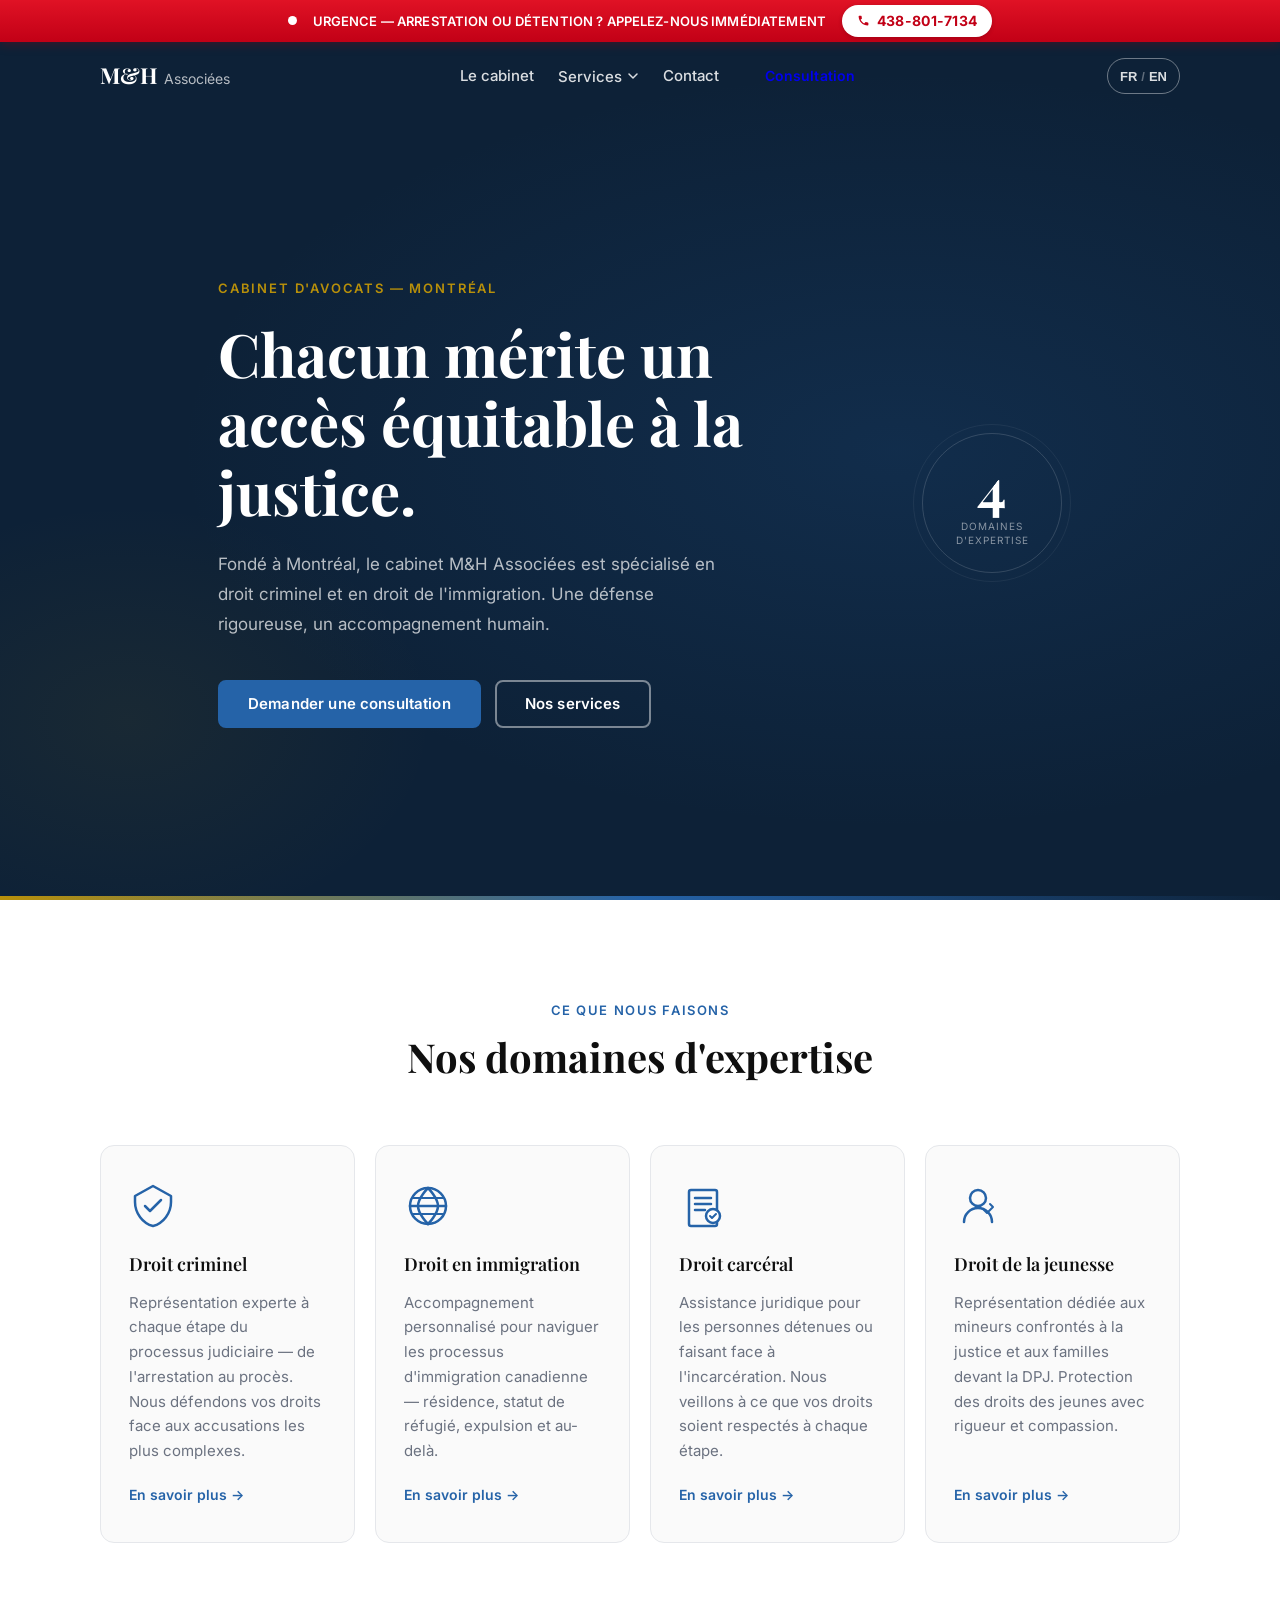
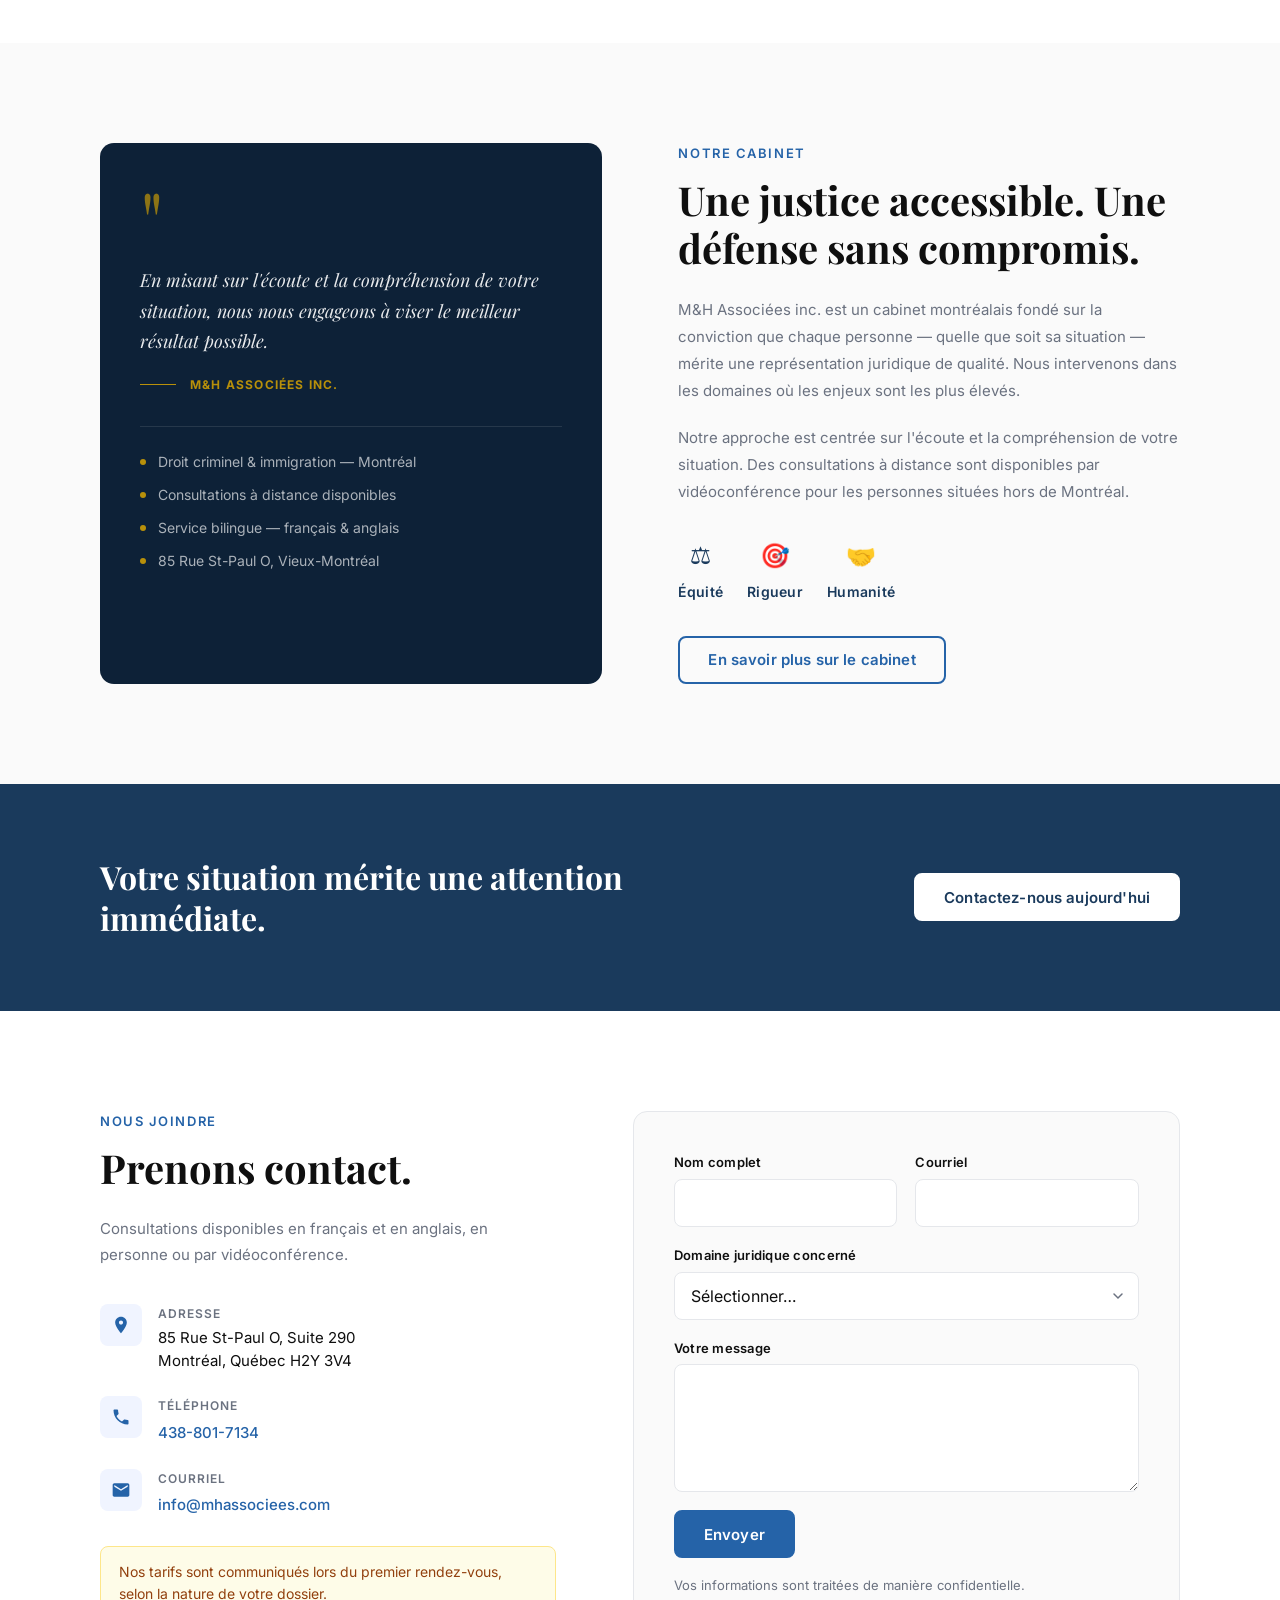
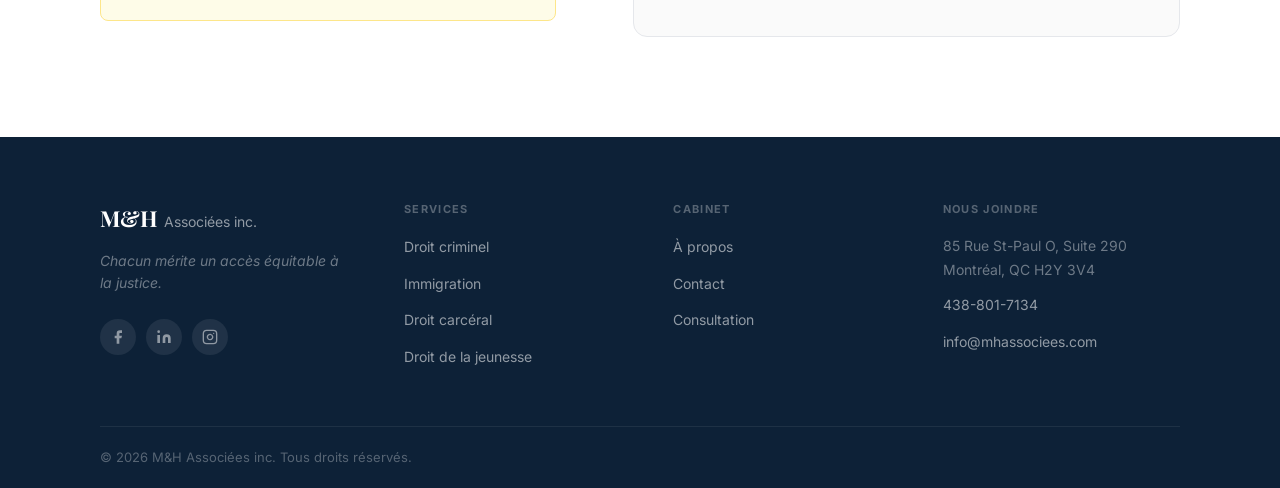
==== index.html @ b9fc61a4 "Tighten emergency banner spacing on mobile Reduce text size, pill padding, and gap, and add side gut" ====
<!DOCTYPE html>
<html lang="fr">
<head>
  <meta charset="UTF-8" />
  <meta name="viewport" content="width=device-width, initial-scale=1.0" />
  <title>M&H Associées inc. — Cabinet d'avocats | Law Firm</title>
  <meta name="description" content="Cabinet M&H Associées inc. — Droit criminel, immigration, carcéral et jeunesse à Montréal. Criminal, immigration, carceral and youth law in Montreal." />
  <link rel="preconnect" href="https://fonts.googleapis.com" />
  <link rel="preconnect" href="https://fonts.gstatic.com" crossorigin />
  <link href="https://fonts.googleapis.com/css2?family=Inter:wght@300;400;500;600;700&family=Playfair+Display:wght@400;600;700&display=swap" rel="stylesheet" />
  <link rel="stylesheet" href="style.css?v=3" />
</head>
<body>

  <div class="emergency-banner">
    <div class="container emergency-inner">
      <span class="emergency-pulse" aria-hidden="true"></span>
      <span class="emergency-text emergency-text-full">
        <span class="fr">Urgence — arrestation ou détention&nbsp;? Appelez-nous immédiatement</span>
        <span class="en hidden">Emergency — under arrest or detained? Call us right away</span>
      </span>
      <span class="emergency-text emergency-text-short">
        <span class="fr">Urgence 24/7</span>
        <span class="en hidden">24/7 Emergency</span>
      </span>
      <a href="tel:4388017134" class="emergency-phone">438-801-7134</a>
    </div>
  </div>

  <header class="nav" id="nav">
    <div class="nav-inner container">
      <a href="index.html" class="logo">
        <span class="logo-mh">M&amp;H</span>
        <span class="logo-assoc">Associées</span>
      </a>
      <nav class="nav-links" id="nav-links">
        <a href="le-cabinet.html"><span class="fr">Le cabinet</span><span class="en hidden">About</span></a>
        <div class="dropdown">
          <button class="dropdown-btn">
            <span class="fr">Services</span><span class="en hidden">Services</span>
            <svg class="chevron" width="12" height="12" viewBox="0 0 12 12" fill="none"><path d="M2 4l4 4 4-4" stroke="currentColor" stroke-width="1.5" stroke-linecap="round" stroke-linejoin="round"/></svg>
          </button>
          <div class="dropdown-menu">
            <a href="droit-criminel.html"><span class="fr">Droit criminel</span><span class="en hidden">Criminal Law</span></a>
            <a href="droit-immigration.html"><span class="fr">Droit en immigration</span><span class="en hidden">Immigration Law</span></a>
            <a href="droit-carceral.html"><span class="fr">Droit carcéral</span><span class="en hidden">Carceral Law</span></a>
            <a href="droit-jeunesse.html"><span class="fr">Droit de la jeunesse</span><span class="en hidden">Youth Law</span></a>
          </div>
        </div>
        <a href="contact.html"><span class="fr">Contact</span><span class="en hidden">Contact</span></a>
        <a href="contact.html" class="btn btn-sm"><span class="fr">Consultation</span><span class="en hidden">Consultation</span></a>
      </nav>
      <div class="nav-right">
        <button class="lang-toggle" id="lang-toggle" aria-label="Toggle language">
          <span class="lang-fr">FR</span><span class="lang-sep">/</span><span class="lang-en">EN</span>
        </button>
        <button class="hamburger" id="hamburger" aria-label="Menu">
          <span></span><span></span><span></span>
        </button>
      </div>
    </div>
  </header>

  <section class="hero" id="hero">
    <div class="container hero-inner">
      <div class="hero-text">
        <p class="hero-eyebrow fr">Cabinet d'avocats — Montréal</p>
        <p class="hero-eyebrow en hidden">Law Firm — Montréal</p>
        <h1 class="hero-title">
          <span class="fr">Chacun mérite un accès équitable à la justice.</span>
          <span class="en hidden">Everyone deserves equitable access to justice.</span>
        </h1>
        <p class="hero-sub">
          <span class="fr">Fondé à Montréal, le cabinet M&H Associées est spécialisé en droit criminel et en droit de l'immigration. Une défense rigoureuse, un accompagnement humain.</span>
          <span class="en hidden">Founded in Montreal, M&H Associées specializes in criminal and immigration law. Rigorous defence, human support at every step.</span>
        </p>
        <div class="hero-ctas">
          <a href="contact.html" class="btn btn-primary"><span class="fr">Demander une consultation</span><span class="en hidden">Request a Consultation</span></a>
          <a href="#services" class="btn btn-ghost"><span class="fr">Nos services</span><span class="en hidden">Our Services</span></a>
        </div>
      </div>
      <div class="hero-badge">
        <div class="badge-inner">
          <p class="badge-num">4</p>
          <p class="badge-label fr">domaines<br>d'expertise</p>
          <p class="badge-label en hidden">areas of<br>expertise</p>
        </div>
      </div>
    </div>
    <div class="hero-bar"></div>
  </section>

  <section class="services" id="services">
    <div class="container">
      <div class="section-header">
        <p class="section-eyebrow fr">Ce que nous faisons</p>
        <p class="section-eyebrow en hidden">What we do</p>
        <h2 class="section-title">
          <span class="fr">Nos domaines d'expertise</span>
          <span class="en hidden">Our Areas of Expertise</span>
        </h2>
      </div>
      <div class="services-grid">

        <div class="service-card">
          <div class="service-icon">
            <svg viewBox="0 0 48 48" fill="none"><path d="M24 4L6 14v6c0 11.1 7.7 21.5 18 24 10.3-2.5 18-12.9 18-24v-6L24 4z" stroke="currentColor" stroke-width="2.5" stroke-linejoin="round"/><path d="M16 24l5 5 11-11" stroke="currentColor" stroke-width="2.5" stroke-linecap="round" stroke-linejoin="round"/></svg>
          </div>
          <h3 class="service-title"><span class="fr">Droit criminel</span><span class="en hidden">Criminal Law</span></h3>
          <p class="service-desc">
            <span class="fr">Représentation experte à chaque étape du processus judiciaire — de l'arrestation au procès. Nous défendons vos droits face aux accusations les plus complexes.</span>
            <span class="en hidden">Expert representation at every stage — from arrest to trial. We defend your rights against even the most complex criminal charges.</span>
          </p>
          <a href="droit-criminel.html" class="service-link"><span class="fr">En savoir plus</span><span class="en hidden">Learn more</span> →</a>
        </div>

        <div class="service-card">
          <div class="service-icon">
            <svg viewBox="0 0 48 48" fill="none"><circle cx="24" cy="24" r="18" stroke="currentColor" stroke-width="2.5"/><path d="M24 6C24 6 14 16 14 24s10 18 10 18" stroke="currentColor" stroke-width="2.5" stroke-linecap="round"/><path d="M24 6c0 0 10 10 10 18s-10 18-10 18" stroke="currentColor" stroke-width="2.5" stroke-linecap="round"/><path d="M6 24h36" stroke="currentColor" stroke-width="2.5" stroke-linecap="round"/><path d="M8 16h32M8 32h32" stroke="currentColor" stroke-width="2" stroke-linecap="round"/></svg>
          </div>
          <h3 class="service-title"><span class="fr">Droit en immigration</span><span class="en hidden">Immigration Law</span></h3>
          <p class="service-desc">
            <span class="fr">Accompagnement personnalisé pour naviguer les processus d'immigration canadienne — résidence, statut de réfugié, expulsion et au-delà.</span>
            <span class="en hidden">Personalized guidance through Canadian immigration — residency, refugee status, deportation defence, and more.</span>
          </p>
          <a href="droit-immigration.html" class="service-link"><span class="fr">En savoir plus</span><span class="en hidden">Learn more</span> →</a>
        </div>

        <div class="service-card">
          <div class="service-icon">
            <svg viewBox="0 0 48 48" fill="none"><rect x="10" y="8" width="28" height="36" rx="2" stroke="currentColor" stroke-width="2.5"/><path d="M16 16h16M16 22h16M16 28h10" stroke="currentColor" stroke-width="2.5" stroke-linecap="round"/><circle cx="34" cy="34" r="7" fill="white" stroke="currentColor" stroke-width="2.5"/><path d="M31 34l2 2 4-4" stroke="currentColor" stroke-width="2" stroke-linecap="round" stroke-linejoin="round"/></svg>
          </div>
          <h3 class="service-title"><span class="fr">Droit carcéral</span><span class="en hidden">Carceral Law</span></h3>
          <p class="service-desc">
            <span class="fr">Assistance juridique pour les personnes détenues ou faisant face à l'incarcération. Nous veillons à ce que vos droits soient respectés à chaque étape.</span>
            <span class="en hidden">Legal assistance for those facing or experiencing incarceration. We ensure your rights are upheld at every stage of detention.</span>
          </p>
          <a href="droit-carceral.html" class="service-link"><span class="fr">En savoir plus</span><span class="en hidden">Learn more</span> →</a>
        </div>

        <div class="service-card">
          <div class="service-icon">
            <svg viewBox="0 0 48 48" fill="none"><path d="M24 8c-4.4 0-8 3.6-8 8s3.6 8 8 8 8-3.6 8-8-3.6-8-8-8z" stroke="currentColor" stroke-width="2.5"/><path d="M10 40c0-7.7 6.3-14 14-14s14 6.3 14 14" stroke="currentColor" stroke-width="2.5" stroke-linecap="round"/><path d="M36 22l3 3-6 6-3-3" stroke="currentColor" stroke-width="2" stroke-linecap="round" stroke-linejoin="round"/></svg>
          </div>
          <h3 class="service-title"><span class="fr">Droit de la jeunesse</span><span class="en hidden">Youth Law</span></h3>
          <p class="service-desc">
            <span class="fr">Représentation dédiée aux mineurs confrontés à la justice et aux familles devant la DPJ. Protection des droits des jeunes avec rigueur et compassion.</span>
            <span class="en hidden">Dedicated representation for minors in the justice system and families before the DPJ. Youth rights protected with rigour and compassion.</span>
          </p>
          <a href="droit-jeunesse.html" class="service-link"><span class="fr">En savoir plus</span><span class="en hidden">Learn more</span> →</a>
        </div>

      </div>
    </div>
  </section>

  <section class="about" id="about">
    <div class="container about-inner">
      <div class="about-panel">
        <div class="about-panel-quote">
          <span class="about-quote-mark">"</span>
          <p class="about-panel-text fr">En misant sur l'écoute et la compréhension de votre situation, nous nous engageons à viser le meilleur résultat possible.</p>
          <p class="about-panel-text en hidden">By prioritizing listening and understanding your situation, we commit to the best possible outcome.</p>
          <div class="about-panel-sig">
            <div class="about-panel-line"></div>
            <span class="about-panel-firm">M&amp;H Associées inc.</span>
          </div>
        </div>
        <div class="about-panel-items">
          <div class="about-panel-item"><div class="api-dot"></div><span class="fr">Droit criminel &amp; immigration — Montréal</span><span class="en hidden">Criminal &amp; immigration law — Montreal</span></div>
          <div class="about-panel-item"><div class="api-dot"></div><span class="fr">Consultations à distance disponibles</span><span class="en hidden">Remote consultations available</span></div>
          <div class="about-panel-item"><div class="api-dot"></div><span class="fr">Service bilingue — français &amp; anglais</span><span class="en hidden">Bilingual service — French &amp; English</span></div>
          <div class="about-panel-item"><div class="api-dot"></div><span class="fr">85 Rue St-Paul O, Vieux-Montréal</span><span class="en hidden">85 Rue St-Paul O, Old Montreal</span></div>
        </div>
      </div>
      <div class="about-text">
        <p class="section-eyebrow fr">Notre cabinet</p>
        <p class="section-eyebrow en hidden">Our firm</p>
        <h2 class="section-title">
          <span class="fr">Une justice accessible. Une défense sans compromis.</span>
          <span class="en hidden">Accessible justice. Uncompromising defence.</span>
        </h2>
        <p class="about-body">
          <span class="fr">M&H Associées inc. est un cabinet montréalais fondé sur la conviction que chaque personne — quelle que soit sa situation — mérite une représentation juridique de qualité. Nous intervenons dans les domaines où les enjeux sont les plus élevés.</span>
          <span class="en hidden">M&H Associées inc. is a Montreal firm built on the conviction that every person — regardless of their circumstances — deserves quality legal representation. We work in the areas where stakes are highest.</span>
        </p>
        <p class="about-body">
          <span class="fr">Notre approche est centrée sur l'écoute et la compréhension de votre situation. Des consultations à distance sont disponibles par vidéoconférence pour les personnes situées hors de Montréal.</span>
          <span class="en hidden">Our approach is centred on listening and understanding your situation. Remote consultations are available via videoconference for those outside Montreal.</span>
        </p>
        <div class="about-values">
          <div class="value"><span class="value-icon">⚖️</span><span class="fr">Équité</span><span class="en hidden">Equity</span></div>
          <div class="value"><span class="value-icon">🎯</span><span class="fr">Rigueur</span><span class="en hidden">Rigour</span></div>
          <div class="value"><span class="value-icon">🤝</span><span class="fr">Humanité</span><span class="en hidden">Humanity</span></div>
        </div>
        <a href="le-cabinet.html" class="btn btn-outline" style="margin-top:32px;display:inline-flex;">
          <span class="fr">En savoir plus sur le cabinet</span><span class="en hidden">Learn more about the firm</span>
        </a>
      </div>
    </div>
  </section>

  <section class="cta-band">
    <div class="container cta-inner">
      <h2 class="cta-title">
        <span class="fr">Votre situation mérite une attention immédiate.</span>
        <span class="en hidden">Your situation deserves immediate attention.</span>
      </h2>
      <a href="contact.html" class="btn btn-primary-light"><span class="fr">Contactez-nous aujourd'hui</span><span class="en hidden">Contact us today</span></a>
    </div>
  </section>

  <section class="contact" id="contact">
    <div class="container contact-inner">
      <div class="contact-info">
        <p class="section-eyebrow fr">Nous joindre</p>
        <p class="section-eyebrow en hidden">Get in touch</p>
        <h2 class="section-title">
          <span class="fr">Prenons contact.</span>
          <span class="en hidden">Let's talk.</span>
        </h2>
        <p class="contact-sub">
          <span class="fr">Consultations disponibles en français et en anglais, en personne ou par vidéoconférence.</span>
          <span class="en hidden">Consultations available in French and English, in person or by videoconference.</span>
        </p>
        <div class="contact-details">
          <div class="contact-item">
            <div class="contact-icon"><svg viewBox="0 0 24 24" fill="none"><path d="M12 2C8.13 2 5 5.13 5 9c0 5.25 7 13 7 13s7-7.75 7-13c0-3.87-3.13-7-7-7zm0 9.5c-1.38 0-2.5-1.12-2.5-2.5s1.12-2.5 2.5-2.5 2.5 1.12 2.5 2.5-1.12 2.5-2.5 2.5z" fill="currentColor"/></svg></div>
            <div>
              <p class="contact-label fr">Adresse</p><p class="contact-label en hidden">Address</p>
              <p class="contact-value">85 Rue St-Paul O, Suite 290<br>Montréal, Québec H2Y 3V4</p>
            </div>
          </div>
          <div class="contact-item">
            <div class="contact-icon"><svg viewBox="0 0 24 24" fill="none"><path d="M6.62 10.79c1.44 2.83 3.76 5.14 6.59 6.59l2.2-2.2c.27-.27.67-.36 1.02-.24 1.12.37 2.33.57 3.57.57.55 0 1 .45 1 1V20c0 .55-.45 1-1 1-9.39 0-17-7.61-17-17 0-.55.45-1 1-1h3.5c.55 0 1 .45 1 1 0 1.25.2 2.45.57 3.57.11.35.03.74-.25 1.02l-2.2 2.2z" fill="currentColor"/></svg></div>
            <div>
              <p class="contact-label fr">Téléphone</p><p class="contact-label en hidden">Phone</p>
              <a href="tel:4388017134" class="contact-value contact-link">438-801-7134</a>
            </div>
          </div>
          <div class="contact-item">
            <div class="contact-icon"><svg viewBox="0 0 24 24" fill="none"><path d="M20 4H4c-1.1 0-2 .9-2 2v12c0 1.1.9 2 2 2h16c1.1 0 2-.9 2-2V6c0-1.1-.9-2-2-2zm0 4l-8 5-8-5V6l8 5 8-5v2z" fill="currentColor"/></svg></div>
            <div>
              <p class="contact-label fr">Courriel</p><p class="contact-label en hidden">Email</p>
              <a href="mailto:info@mhassociees.com" class="contact-value contact-link">info@mhassociees.com</a>
            </div>
          </div>
        </div>
        <p class="pricing-note fr">Nos tarifs sont communiqués lors du premier rendez-vous, selon la nature de votre dossier.</p>
        <p class="pricing-note en hidden">Our rates are discussed at the initial consultation based on the nature of your case.</p>
      </div>
      <form class="contact-form" id="contact-form" novalidate>
        <div class="form-row">
          <div class="form-group">
            <label for="name"><span class="fr">Nom complet</span><span class="en hidden">Full name</span></label>
            <input type="text" id="name" name="name" required autocomplete="name" />
          </div>
          <div class="form-group">
            <label for="email"><span class="fr">Courriel</span><span class="en hidden">Email</span></label>
            <input type="email" id="email" name="email" required autocomplete="email" />
          </div>
        </div>
        <div class="form-group">
          <label for="subject"><span class="fr">Domaine juridique concerné</span><span class="en hidden">Area of law</span></label>
          <select id="subject" name="subject">
            <option value="" disabled selected></option>
            <option value="criminel"></option>
            <option value="immigration"></option>
            <option value="carceral"></option>
            <option value="jeunesse"></option>
            <option value="autre"></option>
          </select>
        </div>
        <div class="form-group">
          <label for="message"><span class="fr">Votre message</span><span class="en hidden">Your message</span></label>
          <textarea id="message" name="message" rows="5" required></textarea>
        </div>
        <button type="submit" class="btn btn-primary form-submit">
          <span class="fr">Envoyer</span><span class="en hidden">Send</span>
        </button>
        <p class="form-note fr">Vos informations sont traitées de manière confidentielle.</p>
        <p class="form-note en hidden">Your information is handled with complete confidentiality.</p>
      </form>
    </div>
  </section>

  <footer class="footer">
    <div class="container">
      <div class="footer-top">
        <div class="footer-brand">
          <div class="footer-logo"><span class="logo-mh">M&amp;H</span><span class="logo-assoc">Associées inc.</span></div>
          <p class="footer-tagline fr">Chacun mérite un accès équitable à la justice.</p>
          <p class="footer-tagline en hidden">Everyone deserves equitable access to justice.</p>
          <div class="footer-social">
            <a href="#" class="social-link" aria-label="Facebook"><svg viewBox="0 0 24 24" fill="currentColor"><path d="M18 2h-3a5 5 0 0 0-5 5v3H7v4h3v8h4v-8h3l1-4h-4V7a1 1 0 0 1 1-1h3z"/></svg></a>
            <a href="#" class="social-link" aria-label="LinkedIn"><svg viewBox="0 0 24 24" fill="currentColor"><path d="M16 8a6 6 0 0 1 6 6v7h-4v-7a2 2 0 0 0-2-2 2 2 0 0 0-2 2v7h-4v-7a6 6 0 0 1 6-6zM2 9h4v12H2z"/><circle cx="4" cy="4" r="2"/></svg></a>
            <a href="#" class="social-link" aria-label="Instagram"><svg viewBox="0 0 24 24" fill="none" stroke="currentColor" stroke-width="2" stroke-linecap="round" stroke-linejoin="round"><rect x="2" y="2" width="20" height="20" rx="5" ry="5"/><path d="M16 11.37A4 4 0 1 1 12.63 8 4 4 0 0 1 16 11.37z"/><line x1="17.5" y1="6.5" x2="17.51" y2="6.5"/></svg></a>
          </div>
        </div>
        <div class="footer-cols">
          <div class="footer-col">
            <p class="footer-col-title fr">Services</p>
            <p class="footer-col-title en hidden">Services</p>
            <a href="droit-criminel.html"><span class="fr">Droit criminel</span><span class="en hidden">Criminal Law</span></a>
            <a href="droit-immigration.html"><span class="fr">Immigration</span><span class="en hidden">Immigration</span></a>
            <a href="droit-carceral.html"><span class="fr">Droit carcéral</span><span class="en hidden">Carceral Law</span></a>
            <a href="droit-jeunesse.html"><span class="fr">Droit de la jeunesse</span><span class="en hidden">Youth Law</span></a>
          </div>
          <div class="footer-col">
            <p class="footer-col-title fr">Cabinet</p>
            <p class="footer-col-title en hidden">Firm</p>
            <a href="le-cabinet.html"><span class="fr">À propos</span><span class="en hidden">About</span></a>
            <a href="contact.html"><span class="fr">Contact</span><span class="en hidden">Contact</span></a>
            <a href="contact.html"><span class="fr">Consultation</span><span class="en hidden">Consultation</span></a>
          </div>
          <div class="footer-col">
            <p class="footer-col-title fr">Nous joindre</p>
            <p class="footer-col-title en hidden">Reach us</p>
            <p class="footer-addr">85 Rue St-Paul O, Suite 290<br>Montréal, QC H2Y 3V4</p>
            <a href="tel:4388017134" class="footer-addr">438-801-7134</a>
            <a href="mailto:info@mhassociees.com" class="footer-addr">info@mhassociees.com</a>
          </div>
        </div>
      </div>
      <div class="footer-bottom">
        <p class="footer-copy">© 2026 M&amp;H Associées inc. <span class="fr">Tous droits réservés.</span><span class="en hidden">All rights reserved.</span></p>
      </div>
    </div>
  </footer>

  <script src="script.js"></script>
</body>
</html>
---- style.css ----
/* ─── Reset & Base ─────────────────────────────────────────────────────────── */
*, *::before, *::after { box-sizing: border-box; margin: 0; padding: 0; }

:root {
  --c-bg: #fafafa;
  --c-surface: #ffffff;
  --c-text: #0f0f0f;
  --c-text-muted: #6b7280;
  --c-accent: #1a3a5c;
  --c-accent-light: #2563a8;
  --c-gold: #b8900a;
  --c-border: #e5e7eb;
  --c-hero-bg: #0d2137;
  --font-serif: 'Playfair Display', Georgia, serif;
  --font-sans: 'Inter', system-ui, sans-serif;
  --radius: 14px;
  --radius-sm: 8px;
  --max-w: 1160px;
  --nav-h: 68px;
  --banner-h: 42px;
  --ease: cubic-bezier(.4,0,.2,1);
}

html { scroll-behavior: smooth; font-size: 16px; -webkit-text-size-adjust: 100%; scroll-padding-top: calc(var(--banner-h) + var(--nav-h) + 16px); }
body {
  font-family: var(--font-sans);
  background: var(--c-bg);
  color: var(--c-text);
  line-height: 1.6;
  -webkit-font-smoothing: antialiased;
  overflow-x: hidden;
}
img, svg { display: block; max-width: 100%; }
.hidden { display: none !important; }

/* ─── Utilities ─────────────────────────────────────────────────────────────── */
.container { max-width: var(--max-w); margin: 0 auto; padding: 0 clamp(16px, 5vw, 40px); }

.btn {
  display: inline-flex; align-items: center; justify-content: center; gap: 8px;
  padding: 14px 28px; border-radius: var(--radius-sm);
  font-family: var(--font-sans); font-size: .9375rem; font-weight: 600;
  letter-spacing: .01em; text-decoration: none; border: 2px solid transparent;
  cursor: pointer; transition: all .2s var(--ease); white-space: nowrap;
  min-height: 48px; line-height: 1;
}
.btn-primary { background: var(--c-accent-light); color: #fff; border-color: var(--c-accent-light); }
.btn-primary:hover { background: #1d4f8a; border-color: #1d4f8a; transform: translateY(-1px); box-shadow: 0 4px 16px rgba(37,99,168,.3); }
.btn-ghost { background: transparent; color: #fff; border-color: rgba(255,255,255,.45); }
.btn-ghost:hover { background: rgba(255,255,255,.1); border-color: rgba(255,255,255,.8); }
.btn-sm { padding: 10px 20px; font-size: .875rem; min-height: 40px; }
.btn-primary-light { background: #fff; color: var(--c-accent); border-color: #fff; }
.btn-primary-light:hover { background: #f0f4ff; transform: translateY(-1px); }
.btn-outline { background: transparent; color: var(--c-accent-light); border-color: var(--c-accent-light); }
.btn-outline:hover { background: #f0f4ff; }

.section-eyebrow { font-size: .8125rem; font-weight: 600; letter-spacing: .12em; text-transform: uppercase; color: var(--c-accent-light); margin-bottom: 12px; }
.section-title { font-family: var(--font-serif); font-size: clamp(1.625rem, 3.5vw, 2.5rem); font-weight: 700; line-height: 1.2; color: var(--c-text); margin-bottom: 24px; }

/* ─── Emergency Banner ──────────────────────────────────────────────────────── */
.emergency-banner {
  position: fixed; top: 0; left: 0; right: 0; z-index: 110;
  height: var(--banner-h);
  background: linear-gradient(180deg, #e01225 0%, #c20016 100%);
  display: flex; align-items: center;
  box-shadow: 0 2px 10px rgba(150,0,15,.35);
}
.emergency-inner {
  display: flex; align-items: center; justify-content: center;
  gap: 16px; width: 100%;
}
.emergency-pulse {
  flex-shrink: 0; width: 9px; height: 9px; border-radius: 50%;
  background: #fff; box-shadow: 0 0 0 0 rgba(255,255,255,.7);
  animation: emgpulse 1.8s var(--ease) infinite;
}
@keyframes emgpulse {
  0%   { box-shadow: 0 0 0 0 rgba(255,255,255,.65); }
  70%  { box-shadow: 0 0 0 9px rgba(255,255,255,0); }
  100% { box-shadow: 0 0 0 0 rgba(255,255,255,0); }
}
.emergency-text {
  font-size: .8125rem; font-weight: 600; color: #fff;
  letter-spacing: .01em; text-transform: uppercase;
}
.emergency-text-short { display: none; }
.emergency-phone {
  display: inline-flex; align-items: center; gap: 7px;
  font-size: .875rem; font-weight: 700; color: #c20016; text-decoration: none;
  letter-spacing: .02em; white-space: nowrap;
  padding: 5px 15px; border-radius: 100px;
  background: #fff; box-shadow: 0 1px 4px rgba(0,0,0,.18);
  transition: transform .15s var(--ease), box-shadow .2s var(--ease);
}
.emergency-phone::before {
  content: ''; width: 13px; height: 13px; flex-shrink: 0;
  background-color: currentColor;
  -webkit-mask: url("data:image/svg+xml,%3Csvg xmlns='http://www.w3.org/2000/svg' viewBox='0 0 24 24'%3E%3Cpath d='M6.62 10.79c1.44 2.83 3.76 5.14 6.59 6.59l2.2-2.2c.27-.27.67-.36 1.02-.24 1.12.37 2.33.57 3.57.57.55 0 1 .45 1 1V20c0 .55-.45 1-1 1-9.39 0-17-7.61-17-17 0-.55.45-1 1-1h3.5c.55 0 1 .45 1 1 0 1.25.2 2.45.57 3.57.11.35.03.74-.25 1.02l-2.2 2.2z'/%3E%3C/svg%3E") center/contain no-repeat;
  mask: url("data:image/svg+xml,%3Csvg xmlns='http://www.w3.org/2000/svg' viewBox='0 0 24 24'%3E%3Cpath d='M6.62 10.79c1.44 2.83 3.76 5.14 6.59 6.59l2.2-2.2c.27-.27.67-.36 1.02-.24 1.12.37 2.33.57 3.57.57.55 0 1 .45 1 1V20c0 .55-.45 1-1 1-9.39 0-17-7.61-17-17 0-.55.45-1 1-1h3.5c.55 0 1 .45 1 1 0 1.25.2 2.45.57 3.57.11.35.03.74-.25 1.02l-2.2 2.2z'/%3E%3C/svg%3E") center/contain no-repeat;
}
.emergency-phone:hover { transform: translateY(-1px); box-shadow: 0 3px 10px rgba(0,0,0,.28); }
@media (prefers-reduced-motion: reduce) {
  .emergency-pulse { animation: none; }
}

/* ─── Nav ───────────────────────────────────────────────────────────────────── */
.nav {
  position: fixed; top: var(--banner-h); left: 0; right: 0; z-index: 100;
  height: var(--nav-h); background: transparent;
  transition: background .3s var(--ease), box-shadow .3s var(--ease);
}
.nav.scrolled, .nav.nav-solid {
  background: rgba(255,255,255,.97);
  backdrop-filter: blur(16px);
  -webkit-backdrop-filter: blur(16px);
  box-shadow: 0 1px 0 var(--c-border);
}
.nav-inner { display: flex; align-items: center; justify-content: space-between; height: 100%; gap: 16px; }

.logo { display: flex; align-items: baseline; gap: 6px; text-decoration: none; flex-shrink: 0; }
.logo-mh { font-family: var(--font-serif); font-size: 1.375rem; font-weight: 700; color: #fff; transition: color .3s; }
.logo-assoc { font-size: .875rem; font-weight: 400; color: rgba(255,255,255,.7); transition: color .3s; }
.nav.scrolled .logo-mh, .nav.nav-solid .logo-mh { color: var(--c-accent); }
.nav.scrolled .logo-assoc, .nav.nav-solid .logo-assoc { color: var(--c-text-muted); }

.nav-links { display: flex; align-items: center; gap: 24px; }
.nav-links a:not(.btn) { font-size: .9375rem; font-weight: 500; color: rgba(255,255,255,.85); text-decoration: none; transition: color .2s; padding: 4px 0; white-space: nowrap; }
.nav-links a:not(.btn):hover { color: #fff; }
.nav.scrolled .nav-links a:not(.btn),
.nav.nav-solid .nav-links a:not(.btn) { color: var(--c-text-muted); }
.nav.scrolled .nav-links a:not(.btn):hover,
.nav.nav-solid .nav-links a:not(.btn):hover { color: var(--c-text); }
.nav.scrolled .btn-sm, .nav.nav-solid .btn-sm { background: var(--c-accent-light); color: #fff; border-color: var(--c-accent-light); }

/* Dropdown */
.dropdown { position: relative; }
.dropdown-btn {
  background: none; border: none; cursor: pointer;
  display: flex; align-items: center; gap: 5px;
  font-size: .9375rem; font-weight: 500; font-family: var(--font-sans);
  color: rgba(255,255,255,.85); transition: color .2s; padding: 4px 0;
  min-height: 44px; white-space: nowrap;
}
.dropdown-btn:hover { color: #fff; }
.nav.scrolled .dropdown-btn, .nav.nav-solid .dropdown-btn { color: var(--c-text-muted); }
.nav.scrolled .dropdown:hover .dropdown-btn,
.nav.nav-solid .dropdown:hover .dropdown-btn,
.dropdown:hover .dropdown-btn { color: var(--c-text); }
.chevron { transition: transform .2s var(--ease); flex-shrink: 0; }
.dropdown:hover .chevron, .dropdown.open .chevron { transform: rotate(180deg); }

.dropdown-menu {
  display: none; position: absolute; top: calc(100% + 8px); left: 50%;
  transform: translateX(-50%); background: #fff;
  border-radius: var(--radius-sm); box-shadow: 0 8px 32px rgba(0,0,0,.12);
  min-width: 230px; padding: 8px; border: 1px solid var(--c-border); z-index: 200;
}
.dropdown:hover .dropdown-menu, .dropdown.open .dropdown-menu { display: block; }
.dropdown-menu a {
  display: flex; align-items: center; padding: 11px 14px;
  font-size: .9rem; color: var(--c-text-muted) !important;
  text-decoration: none; border-radius: 6px;
  transition: background .15s, color .15s;
}
.dropdown-menu a:hover { background: #f0f4ff; color: var(--c-accent-light) !important; }

.nav-right { display: flex; align-items: center; gap: 12px; flex-shrink: 0; }
.lang-toggle {
  background: none; border: 1.5px solid rgba(255,255,255,.4);
  border-radius: 20px; padding: 5px 12px; font-size: .8125rem; font-weight: 600;
  color: rgba(255,255,255,.85); cursor: pointer; transition: all .2s;
  display: flex; align-items: center; gap: 4px; min-height: 36px;
}
.lang-toggle:hover { border-color: rgba(255,255,255,.8); color: #fff; }
.nav.scrolled .lang-toggle, .nav.nav-solid .lang-toggle { border-color: var(--c-border); color: var(--c-text-muted); }
.nav.scrolled .lang-toggle:hover, .nav.nav-solid .lang-toggle:hover { border-color: var(--c-accent-light); color: var(--c-accent-light); }
.lang-fr.active, .lang-en.active { font-weight: 700; }
.lang-sep { opacity: .4; }

.hamburger { display: none; flex-direction: column; gap: 5px; background: none; border: none; cursor: pointer; padding: 8px; min-width: 44px; min-height: 44px; align-items: center; justify-content: center; }
.hamburger span { display: block; width: 22px; height: 2px; background: #fff; border-radius: 2px; transition: all .25s; }
.nav.scrolled .hamburger span, .nav.nav-solid .hamburger span { background: var(--c-text); }
.hamburger.open span:nth-child(1) { transform: translateY(7px) rotate(45deg); }
.hamburger.open span:nth-child(2) { opacity: 0; transform: scaleX(0); }
.hamburger.open span:nth-child(3) { transform: translateY(-7px) rotate(-45deg); }

/* ─── Hero ──────────────────────────────────────────────────────────────────── */
.hero {
  background: var(--c-hero-bg);
  min-height: 100svh; min-height: 100vh;
  display: grid;
  grid-template-rows: 1fr auto;
  position: relative; overflow: hidden;
}
.hero::before {
  content: ''; position: absolute; inset: 0;
  background:
    radial-gradient(ellipse 80% 60% at 70% 50%, rgba(37,99,168,.18) 0%, transparent 70%),
    radial-gradient(ellipse 40% 40% at 10% 80%, rgba(184,144,10,.07) 0%, transparent 60%);
  pointer-events: none;
}
.hero-inner {
  display: grid; grid-template-columns: 1fr auto;
  align-items: center; gap: 64px;
  padding: calc(var(--banner-h) + var(--nav-h) + clamp(48px, 8vh, 96px)) 0 clamp(48px, 8vh, 96px);
  position: relative; align-self: center;
}
.hero-eyebrow { font-size: .8125rem; font-weight: 600; letter-spacing: .14em; text-transform: uppercase; color: var(--c-gold); margin-bottom: 20px; }
.hero-title { font-family: var(--font-serif); font-size: clamp(2rem, 5.5vw, 3.75rem); font-weight: 700; line-height: 1.15; color: #fff; margin-bottom: 24px; max-width: 640px; }
.hero-sub { font-size: clamp(.9375rem, 2vw, 1.0625rem); color: rgba(255,255,255,.7); max-width: 520px; margin-bottom: 40px; line-height: 1.75; }
.hero-ctas { display: flex; gap: 14px; flex-wrap: wrap; }

.hero-badge {
  flex-shrink: 0; width: 140px; height: 140px;
  border: 1.5px solid rgba(255,255,255,.15); border-radius: 50%;
  display: flex; align-items: center; justify-content: center; position: relative;
}
.hero-badge::before { content: ''; position: absolute; inset: -10px; border: 1px solid rgba(255,255,255,.06); border-radius: 50%; }
.badge-inner { text-align: center; }
.badge-num { font-family: var(--font-serif); font-size: 3.5rem; font-weight: 700; color: #fff; line-height: 1; }
.badge-label { font-size: .625rem; text-transform: uppercase; letter-spacing: .1em; color: rgba(255,255,255,.5); margin-top: 4px; line-height: 1.4; }
.hero-bar { height: 4px; background: linear-gradient(90deg, var(--c-gold) 0%, var(--c-accent-light) 50%, transparent 100%); }

/* ─── Page Hero (inner pages) ───────────────────────────────────────────────── */
.page-hero {
  background: var(--c-hero-bg);
  padding: calc(var(--banner-h) + var(--nav-h) + clamp(40px, 6vw, 80px)) 0 clamp(40px, 6vw, 72px);
  position: relative; overflow: hidden;
}
.page-hero::before {
  content: ''; position: absolute; inset: 0;
  background: radial-gradient(ellipse 60% 80% at 80% 50%, rgba(37,99,168,.2) 0%, transparent 70%);
  pointer-events: none;
}
.page-hero .hero-eyebrow { color: var(--c-gold); margin-bottom: 16px; }
.page-hero-title {
  font-family: var(--font-serif); font-size: clamp(1.75rem, 4.5vw, 3rem);
  font-weight: 700; color: #fff; line-height: 1.2; margin-bottom: 20px; max-width: 640px;
}
.page-hero-sub { font-size: clamp(.9rem, 2vw, 1.0625rem); color: rgba(255,255,255,.7); max-width: 580px; line-height: 1.75; }
.page-hero-bar { height: 3px; background: linear-gradient(90deg, var(--c-gold) 0%, var(--c-accent-light) 40%, transparent 100%); margin-top: clamp(32px, 4vw, 56px); }

/* ─── Services ──────────────────────────────────────────────────────────────── */
.services { padding: clamp(60px, 8vw, 100px) 0; background: var(--c-surface); }
.section-header { text-align: center; margin-bottom: clamp(40px, 6vw, 64px); }
.services-grid { display: grid; grid-template-columns: repeat(4, 1fr); gap: 20px; }
.service-card {
  background: var(--c-bg); border: 1px solid var(--c-border);
  border-radius: var(--radius); padding: clamp(24px, 3vw, 36px) clamp(20px, 2.5vw, 28px);
  transition: transform .25s var(--ease), box-shadow .25s var(--ease), border-color .25s;
  display: flex; flex-direction: column;
}
.service-card:hover { transform: translateY(-6px); box-shadow: 0 16px 40px rgba(0,0,0,.08); border-color: var(--c-accent-light); }
.service-icon { width: 48px; height: 48px; color: var(--c-accent-light); margin-bottom: 20px; }
.service-icon svg { width: 100%; height: 100%; }
.service-title { font-family: var(--font-serif); font-size: 1.125rem; font-weight: 600; color: var(--c-text); margin-bottom: 12px; }
.service-desc { font-size: .9375rem; color: var(--c-text-muted); line-height: 1.65; flex: 1; }
.service-link { display: inline-block; margin-top: 20px; font-size: .875rem; font-weight: 600; color: var(--c-accent-light); text-decoration: none; }
.service-link:hover { text-decoration: underline; }

/* ─── About ─────────────────────────────────────────────────────────────────── */
.about { padding: clamp(60px, 8vw, 100px) 0; background: var(--c-bg); }
.about-inner { display: grid; grid-template-columns: 1fr 1fr; gap: clamp(40px, 6vw, 80px); align-items: center; }

/* New about panel — replaces colored blocks */
.about-panel {
  background: var(--c-hero-bg); border-radius: var(--radius);
  padding: clamp(28px, 4vw, 48px) clamp(24px, 3.5vw, 40px);
  display: flex; flex-direction: column; gap: 32px; height: 100%;
}
.about-panel-quote { display: flex; flex-direction: column; gap: 18px; }
.about-quote-mark {
  font-family: var(--font-serif); font-size: 5rem; line-height: .7;
  color: var(--c-gold); display: block; opacity: .75;
}
.about-panel-text {
  font-family: var(--font-serif); font-size: clamp(.975rem, 1.8vw, 1.125rem);
  font-style: italic; color: rgba(255,255,255,.9); line-height: 1.7;
}
.about-panel-sig { display: flex; align-items: center; gap: 14px; }
.about-panel-line { height: 1px; width: 36px; background: var(--c-gold); flex-shrink: 0; }
.about-panel-firm { font-size: .75rem; font-weight: 700; letter-spacing: .1em; text-transform: uppercase; color: var(--c-gold); }
.about-panel-items { display: flex; flex-direction: column; gap: 12px; border-top: 1px solid rgba(255,255,255,.1); padding-top: 24px; }
.about-panel-item { display: flex; align-items: center; gap: 12px; font-size: .875rem; color: rgba(255,255,255,.65); line-height: 1.5; }
.api-dot { width: 6px; height: 6px; border-radius: 50%; background: var(--c-gold); flex-shrink: 0; }

.about-body { font-size: .9375rem; color: var(--c-text-muted); line-height: 1.8; margin-bottom: 20px; }
.about-values { display: flex; gap: 24px; margin-top: 32px; flex-wrap: wrap; }
.value { display: flex; flex-direction: column; align-items: center; gap: 6px; font-size: .875rem; font-weight: 600; color: var(--c-accent); letter-spacing: .02em; }
.value-icon { font-size: 1.5rem; }

/* ─── Le cabinet page ───────────────────────────────────────────────────────── */
.cabinet-grid { display: grid; grid-template-columns: 1fr 1fr; gap: clamp(32px, 6vw, 80px); align-items: center; margin-bottom: clamp(48px, 6vw, 80px); }
.values-grid { display: grid; grid-template-columns: repeat(3, 1fr); gap: 20px; }
.value-card { background: var(--c-surface); border: 1px solid var(--c-border); border-radius: var(--radius); padding: clamp(24px, 3vw, 32px) clamp(20px, 2.5vw, 24px); text-align: center; }
.value-card-icon { font-size: 2rem; margin-bottom: 16px; }
.value-card-title { font-family: var(--font-serif); font-size: 1.125rem; font-weight: 600; color: var(--c-text); margin-bottom: 10px; }
.value-card-desc { font-size: .875rem; color: var(--c-text-muted); line-height: 1.7; }
.remote-banner {
  background: #f0f4ff; border: 1px solid #dbeafe; border-radius: var(--radius);
  padding: clamp(20px, 3vw, 32px) clamp(20px, 3vw, 36px);
  display: flex; align-items: flex-start; gap: 20px; margin-top: 48px;
}
.remote-icon { flex-shrink: 0; width: 48px; height: 48px; background: var(--c-accent-light); border-radius: var(--radius-sm); display: flex; align-items: center; justify-content: center; color: #fff; }
.remote-icon svg { width: 24px; height: 24px; }
.remote-title { font-weight: 600; color: var(--c-text); margin-bottom: 6px; font-size: .9375rem; }
.remote-desc { font-size: .875rem; color: var(--c-text-muted); line-height: 1.6; }

/* ─── Page Content (service pages) ─────────────────────────────────────────── */
.page-content { padding: clamp(48px, 7vw, 80px) 0 clamp(60px, 8vw, 100px); background: var(--c-bg); }
.page-inner { display: grid; grid-template-columns: 1fr 320px; gap: clamp(40px, 5vw, 64px); align-items: start; }

.page-main .content-lead { font-size: clamp(.9375rem, 2vw, 1.125rem); color: var(--c-text); line-height: 1.8; margin-bottom: 40px; }
.content-h2 { font-family: var(--font-serif); font-size: clamp(1.25rem, 2.5vw, 1.5rem); font-weight: 700; color: var(--c-text); margin-bottom: 20px; margin-top: 40px; }
.content-h2:first-child { margin-top: 0; }
.content-p { font-size: .9375rem; color: var(--c-text-muted); line-height: 1.8; margin-bottom: 16px; }

.check-list { list-style: none; display: flex; flex-direction: column; gap: 14px; margin-bottom: 32px; }
.check-item { display: flex; align-items: flex-start; gap: 14px; }
.check-item-icon { flex-shrink: 0; width: 22px; height: 22px; background: #e8f0fd; border-radius: 50%; display: flex; align-items: center; justify-content: center; margin-top: 2px; }
.check-item-icon svg { width: 12px; height: 12px; color: var(--c-accent-light); }
.check-item-text { font-size: .9375rem; color: var(--c-text-muted); line-height: 1.65; }
.check-item-text strong { color: var(--c-text); font-weight: 600; }

.process-list { display: flex; flex-direction: column; gap: 0; margin-bottom: 32px; }
.process-item { display: flex; gap: 20px; position: relative; padding-bottom: 28px; }
.process-item:last-child { padding-bottom: 0; }
.process-item::before { content: ''; position: absolute; left: 15px; top: 36px; bottom: 0; width: 1px; background: var(--c-border); }
.process-item:last-child::before { display: none; }
.process-num { flex-shrink: 0; width: 32px; height: 32px; background: var(--c-accent-light); border-radius: 50%; color: #fff; display: flex; align-items: center; justify-content: center; font-size: .75rem; font-weight: 700; margin-top: 2px; }
.process-text strong { display: block; font-size: .9375rem; font-weight: 600; color: var(--c-text); margin-bottom: 4px; }
.process-text p { font-size: .875rem; color: var(--c-text-muted); line-height: 1.6; }

/* Sidebar */
.page-sidebar { position: sticky; top: calc(var(--banner-h) + var(--nav-h) + 24px); display: flex; flex-direction: column; gap: 16px; }
.sidebar-card { background: var(--c-surface); border: 1px solid var(--c-border); border-radius: var(--radius); padding: clamp(20px, 3vw, 28px); }
.sidebar-card.sidebar-contact { background: var(--c-hero-bg); border-color: transparent; }
.sidebar-card.sidebar-contact h3 { color: #fff; font-family: var(--font-serif); font-size: 1.125rem; margin-bottom: 8px; }
.sidebar-card.sidebar-contact p { color: rgba(255,255,255,.65); font-size: .875rem; margin-bottom: 20px; line-height: 1.6; }
.sidebar-card.sidebar-contact a.sidebar-phone { display: block; color: #fff; font-size: 1.125rem; font-weight: 700; text-decoration: none; margin-bottom: 6px; }
.sidebar-card.sidebar-contact a.sidebar-email { display: block; color: rgba(255,255,255,.65); font-size: .875rem; text-decoration: none; margin-bottom: 20px; }
.sidebar-card.sidebar-contact a.sidebar-email:hover { color: #fff; }
.sidebar-title { font-size: .75rem; font-weight: 600; letter-spacing: .1em; text-transform: uppercase; color: var(--c-text-muted); margin-bottom: 12px; display: block; }
.sidebar-services { display: flex; flex-direction: column; gap: 2px; }
.sidebar-services a { display: flex; align-items: center; padding: 10px 12px; border-radius: 6px; font-size: .875rem; color: var(--c-text-muted); text-decoration: none; transition: background .15s, color .15s; }
.sidebar-services a:hover { background: #f0f4ff; color: var(--c-accent-light); }

/* ─── CTA Band ──────────────────────────────────────────────────────────────── */
.cta-band { background: var(--c-accent); padding: clamp(48px, 7vw, 72px) 0; }
.cta-inner { display: flex; align-items: center; justify-content: space-between; gap: 32px; flex-wrap: wrap; }
.cta-title { font-family: var(--font-serif); font-size: clamp(1.375rem, 3vw, 2rem); font-weight: 700; color: #fff; max-width: 560px; line-height: 1.3; }

/* ─── Contact ───────────────────────────────────────────────────────────────── */
.contact { padding: clamp(60px, 8vw, 100px) 0; background: var(--c-surface); }
.contact-inner { display: grid; grid-template-columns: 1fr 1.2fr; gap: clamp(40px, 6vw, 80px); align-items: start; }
.contact-sub { font-size: .9375rem; color: var(--c-text-muted); line-height: 1.75; margin-bottom: 36px; }
.contact-details { display: flex; flex-direction: column; gap: 24px; }
.contact-item { display: flex; align-items: flex-start; gap: 16px; }
.contact-icon { width: 42px; height: 42px; background: #f0f4ff; border-radius: var(--radius-sm); display: flex; align-items: center; justify-content: center; color: var(--c-accent-light); flex-shrink: 0; }
.contact-icon svg { width: 20px; height: 20px; }
.contact-label { font-size: .75rem; font-weight: 600; letter-spacing: .08em; text-transform: uppercase; color: var(--c-text-muted); margin-bottom: 4px; }
.contact-value { font-size: .9375rem; color: var(--c-text); line-height: 1.5; }
.contact-link { color: var(--c-accent-light); text-decoration: none; font-weight: 500; }
.contact-link:hover { text-decoration: underline; }
.pricing-note { margin-top: 28px; font-size: .875rem; color: #92400e; line-height: 1.6; padding: 14px 18px; background: #fefce8; border: 1px solid #fde68a; border-radius: var(--radius-sm); }

/* Contact page */
.contact-page { padding: clamp(48px, 7vw, 80px) 0 clamp(60px, 8vw, 100px); background: var(--c-surface); }
.contact-page-inner { display: grid; grid-template-columns: 1fr 1.3fr; gap: clamp(40px, 6vw, 80px); }
.contact-info-full .contact-details { margin-top: 28px; }

/* Form */
.contact-form {
  background: var(--c-bg); border: 1px solid var(--c-border);
  border-radius: var(--radius); padding: clamp(24px, 4vw, 40px);
  display: flex; flex-direction: column; gap: 18px;
}
.form-row { display: grid; grid-template-columns: 1fr 1fr; gap: 18px; }
.form-group { display: flex; flex-direction: column; gap: 6px; }
.form-group label { font-size: .8125rem; font-weight: 600; color: var(--c-text); letter-spacing: .02em; }
.form-group input,
.form-group select,
.form-group textarea {
  font-family: var(--font-sans); font-size: 1rem; color: var(--c-text);
  background: var(--c-surface); border: 1.5px solid var(--c-border);
  border-radius: var(--radius-sm); padding: 13px 16px;
  outline: none; transition: border-color .2s, box-shadow .2s; width: 100%;
  min-height: 48px; -webkit-appearance: none; appearance: none;
}
.form-group select { background-image: url("data:image/svg+xml,%3Csvg xmlns='http://www.w3.org/2000/svg' width='12' height='12' viewBox='0 0 12 12'%3E%3Cpath d='M2 4l4 4 4-4' stroke='%236b7280' stroke-width='1.5' fill='none' stroke-linecap='round'/%3E%3C/svg%3E"); background-repeat: no-repeat; background-position: right 14px center; padding-right: 36px; }
.form-group input:focus,
.form-group select:focus,
.form-group textarea:focus { border-color: var(--c-accent-light); box-shadow: 0 0 0 3px rgba(37,99,168,.12); }
.form-group textarea { resize: vertical; min-height: 120px; }
.form-submit { align-self: flex-start; }
.form-note { font-size: .8125rem; color: var(--c-text-muted); line-height: 1.5; }

/* ─── Footer ────────────────────────────────────────────────────────────────── */
.footer { background: var(--c-hero-bg); padding: clamp(48px, 6vw, 64px) 0 0; }
.footer-top { display: grid; grid-template-columns: 240px 1fr; gap: clamp(32px, 5vw, 64px); padding-bottom: clamp(40px, 5vw, 56px); }
.footer-brand .footer-logo { display: flex; align-items: baseline; gap: 6px; margin-bottom: 14px; }
.footer-brand .logo-mh { font-family: var(--font-serif); font-size: 1.375rem; font-weight: 700; color: #fff; }
.footer-brand .logo-assoc { font-size: .875rem; color: rgba(255,255,255,.55); }
.footer-tagline { font-size: .875rem; color: rgba(255,255,255,.4); font-style: italic; line-height: 1.6; margin-bottom: 24px; }
.footer-social { display: flex; gap: 10px; }
.social-link { width: 36px; height: 36px; border-radius: 50%; background: rgba(255,255,255,.08); display: flex; align-items: center; justify-content: center; color: rgba(255,255,255,.5); transition: background .2s, color .2s; }
.social-link:hover { background: rgba(255,255,255,.18); color: #fff; }
.social-link svg { width: 16px; height: 16px; }
.footer-cols { display: grid; grid-template-columns: repeat(3, 1fr); gap: 32px; }
.footer-col { display: flex; flex-direction: column; gap: 10px; }
.footer-col-title { font-size: .6875rem; font-weight: 700; letter-spacing: .12em; text-transform: uppercase; color: rgba(255,255,255,.3); margin-bottom: 6px; }
.footer-col a { font-size: .875rem; color: rgba(255,255,255,.55); text-decoration: none; transition: color .2s; padding: 2px 0; }
.footer-col a:hover { color: #fff; }
.footer-addr { font-size: .875rem; color: rgba(255,255,255,.4); line-height: 1.65; text-decoration: none; display: block; }
a.footer-addr:hover { color: rgba(255,255,255,.75); }
.footer-bottom { border-top: 1px solid rgba(255,255,255,.07); padding: 20px 0; display: flex; align-items: center; justify-content: space-between; flex-wrap: wrap; gap: 12px; }
.footer-copy { font-size: .8125rem; color: rgba(255,255,255,.3); }

/* ─── Scroll animations ─────────────────────────────────────────────────────── */
.fade-up { opacity: 0; transform: translateY(24px); transition: opacity .55s var(--ease), transform .55s var(--ease); }
.fade-up.visible { opacity: 1; transform: none; }

/* ─── Responsive — 1024px ───────────────────────────────────────────────────── */
@media (max-width: 1024px) {
  .services-grid { grid-template-columns: repeat(2, 1fr); }
  .about-inner { grid-template-columns: 1fr; }
  .about-panel { order: -1; }
  .contact-inner { grid-template-columns: 1fr; gap: 48px; }
  .page-inner { grid-template-columns: 1fr; }
  .page-sidebar { position: static; display: grid; grid-template-columns: repeat(auto-fit, minmax(260px, 1fr)); }
  .cabinet-grid { grid-template-columns: 1fr; gap: 36px; }
  .values-grid { grid-template-columns: repeat(2, 1fr); }
  .footer-top { grid-template-columns: 1fr; gap: 36px; }
  .footer-cols { grid-template-columns: repeat(3, 1fr); }
  .contact-page-inner { grid-template-columns: 1fr; }
}

/* ─── Responsive — 768px ────────────────────────────────────────────────────── */
@media (max-width: 768px) {
  :root { --nav-h: 60px; }

  /* Nav mobile */
  .nav-links {
    display: none; position: fixed;
    top: calc(var(--banner-h) + var(--nav-h)); left: 0; right: 0; bottom: 0;
    background: var(--c-surface);
    flex-direction: column; align-items: stretch;
    padding: 16px; gap: 4px;
    overflow-y: auto;
    border-top: 1px solid var(--c-border);
    box-shadow: 0 8px 32px rgba(0,0,0,.08);
    z-index: 99;
  }
  .nav-links.open { display: flex; }
  .nav-links a:not(.btn) {
    color: var(--c-text) !important; font-size: 1rem;
    padding: 14px 16px; border-radius: var(--radius-sm);
    display: block;
  }
  .nav-links a:not(.btn):hover { background: var(--c-bg); color: var(--c-accent-light) !important; }
  .nav-links .btn { margin-top: 8px; width: 100%; justify-content: center; }
  .hamburger { display: flex; }

  /* Dropdown mobile */
  .dropdown { width: 100%; }
  .dropdown-btn {
    color: var(--c-text) !important; font-size: 1rem;
    padding: 14px 16px; width: 100%; border-radius: var(--radius-sm);
    justify-content: space-between;
  }
  .dropdown-btn:hover { background: var(--c-bg); }
  .dropdown-menu {
    position: static; transform: none;
    box-shadow: none; border: none; border-radius: var(--radius-sm);
    background: var(--c-bg); margin: 4px 0 0 0; padding: 4px 8px;
  }
  .dropdown-menu a { font-size: .9375rem; padding: 12px 14px; }

  /* Emergency banner */
  .emergency-text-full { display: none; }
  .emergency-text-short { display: inline; }
  .emergency-inner { gap: 10px; padding: 0 24px; }
  .emergency-text { font-size: .75rem; letter-spacing: .02em; }
  .emergency-phone { padding: 4px 12px; font-size: .8125rem; gap: 6px; }
  .emergency-phone::before { width: 12px; height: 12px; }

  /* Hero */
  .hero-inner { grid-template-columns: 1fr; gap: 0; padding-top: calc(var(--banner-h) + var(--nav-h) + 24px); padding-bottom: 48px; }
  .hero-badge { display: none; }
  .hero-ctas { flex-direction: column; }
  .hero-ctas .btn { width: 100%; }

  /* Services */
  .services-grid { grid-template-columns: 1fr; gap: 16px; }

  /* About */
  .about-panel { order: -1; }
  .about-values { gap: 16px; }

  /* CTA */
  .cta-inner { flex-direction: column; text-align: center; }
  .cta-inner .btn { width: 100%; max-width: 320px; }

  /* Contact form */
  .form-row { grid-template-columns: 1fr; }
  .contact-form { padding: 24px 20px; }

  /* Sidebar grid */
  .page-sidebar { grid-template-columns: 1fr; }

  /* Cabinet */
  .values-grid { grid-template-columns: 1fr; }
  .remote-banner { flex-direction: column; gap: 16px; }

  /* Footer */
  .footer-cols { grid-template-columns: repeat(2, 1fr); gap: 24px; }
  .footer-bottom { flex-direction: column; text-align: center; gap: 8px; }

  /* Contact page */
  .contact-page-inner { gap: 40px; }
}

/* ─── Responsive — 480px ────────────────────────────────────────────────────── */
@media (max-width: 480px) {
  .footer-cols { grid-template-columns: 1fr; }
  .hero-title { font-size: 1.875rem; }
  .page-hero-title { font-size: 1.625rem; }
  .section-title { font-size: 1.5rem; }
  .about-values { flex-direction: row; justify-content: center; }
  .pricing-note { font-size: .8125rem; }
}

/* ─── Accessibility & polish ────────────────────────────────────────────────── */
:focus-visible { outline: 2px solid var(--c-accent-light); outline-offset: 3px; border-radius: 4px; }
::selection { background: rgba(37,99,168,.15); }
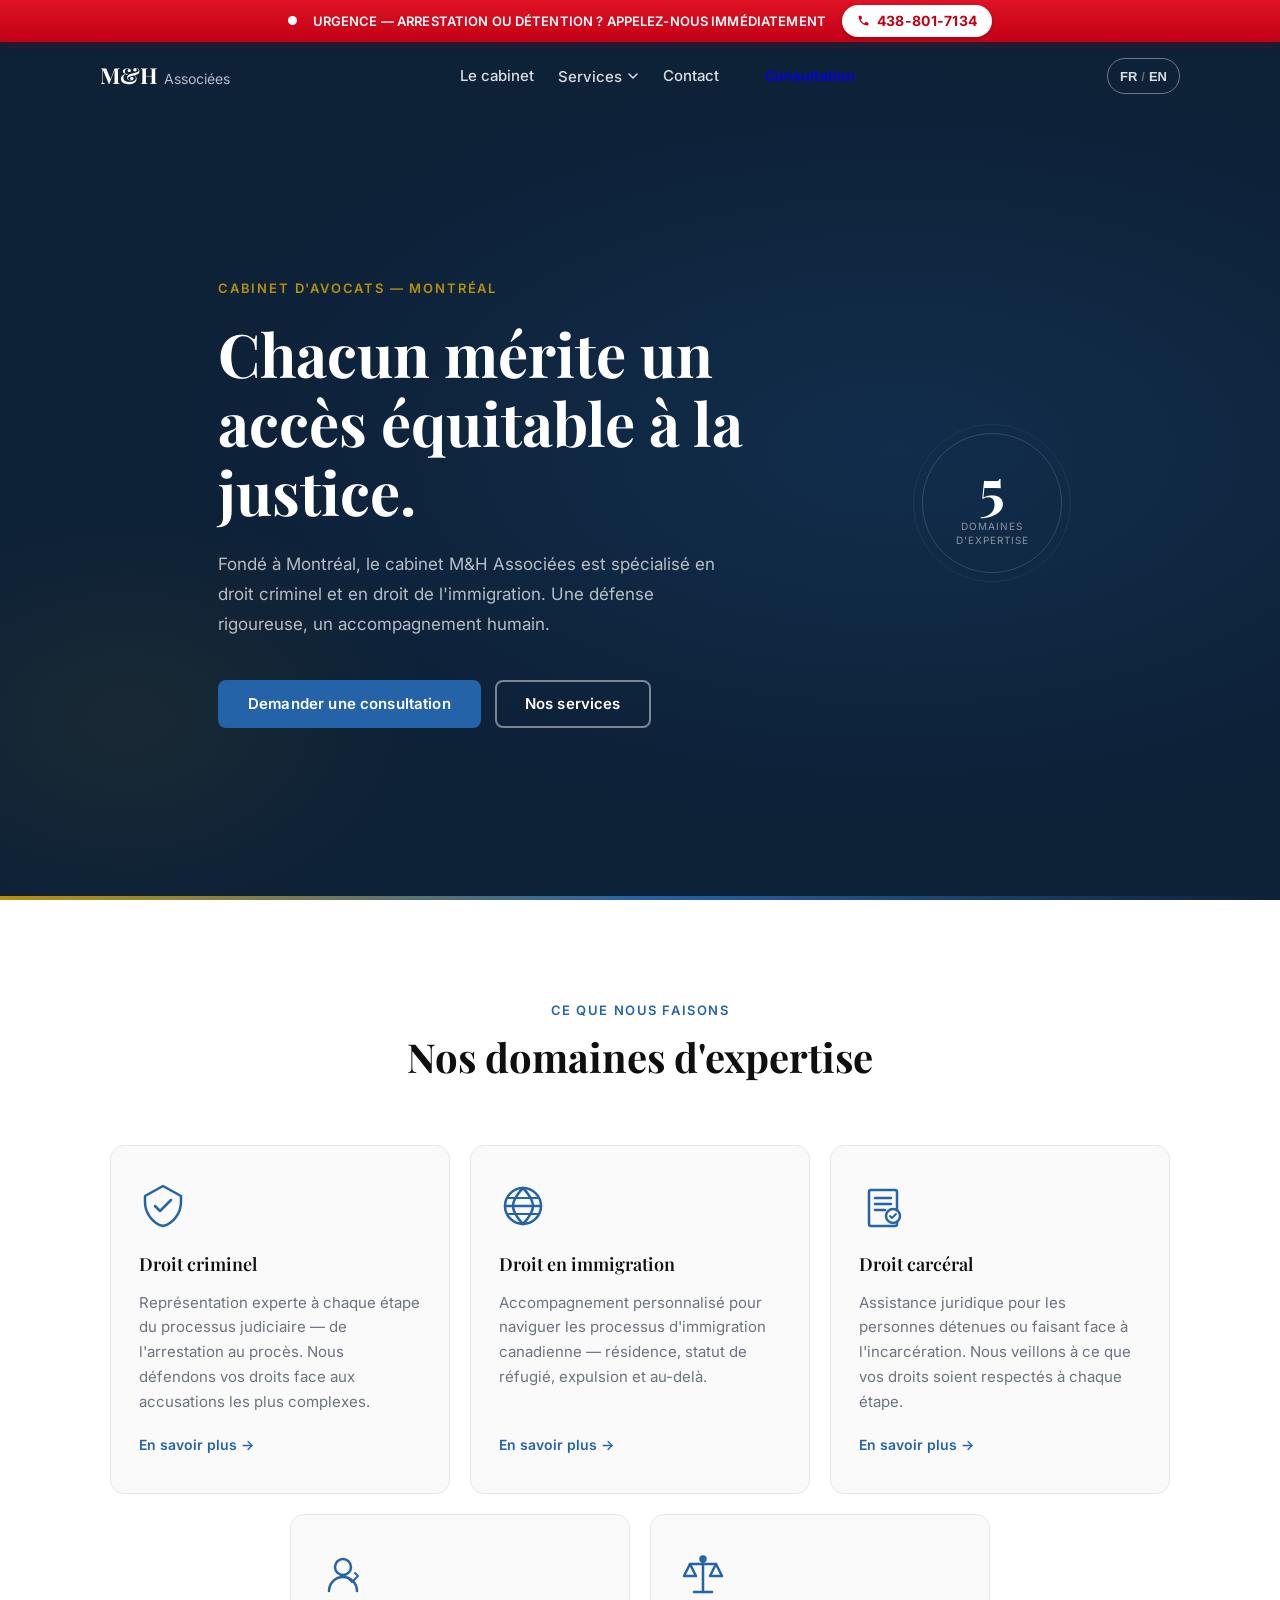
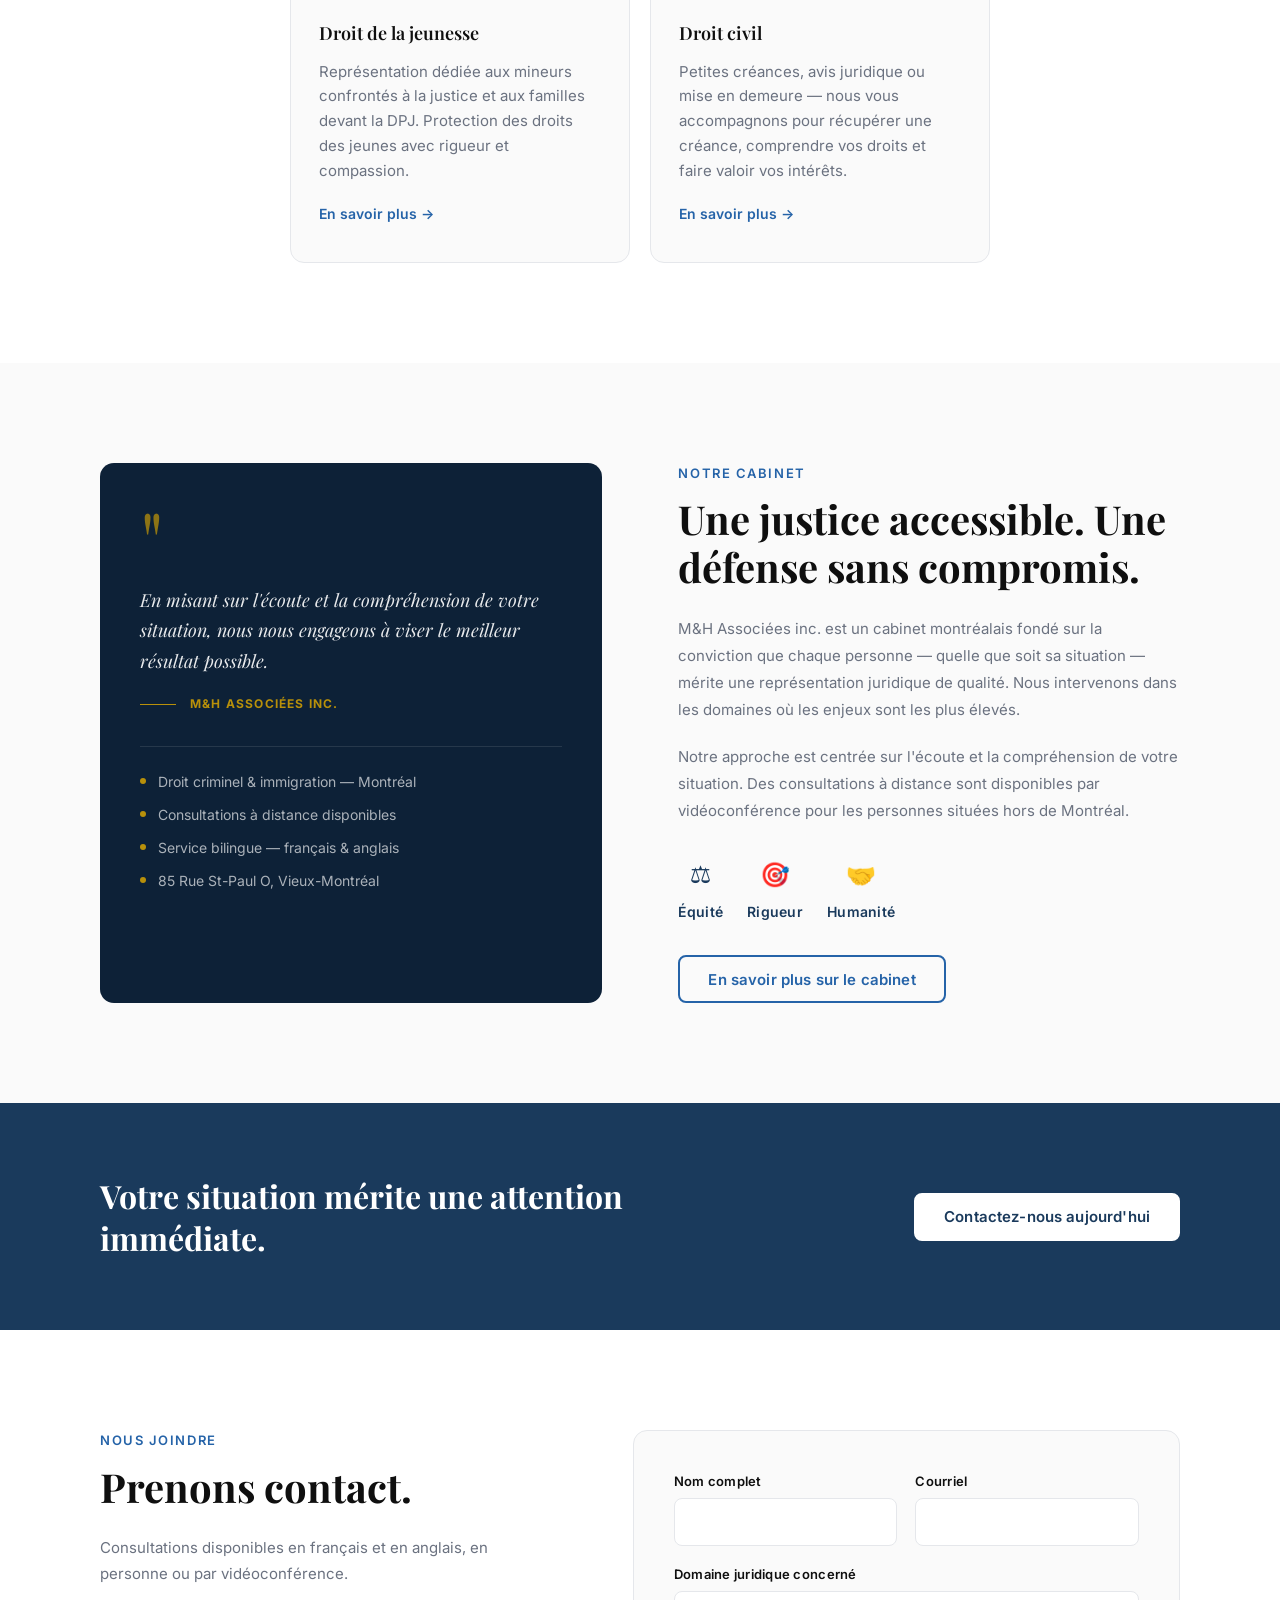
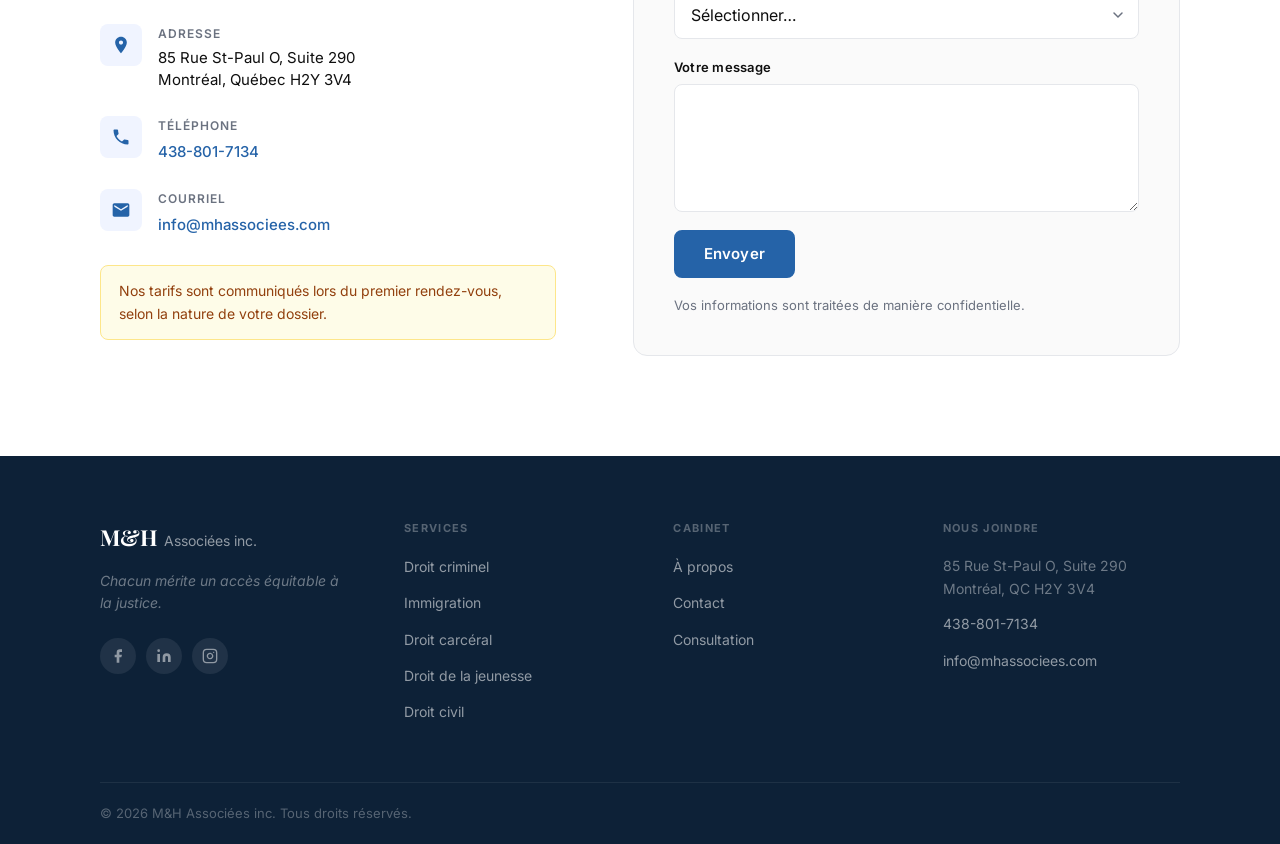
==== commit f956e3e6: "Add civil law practice area across the site - New droit-civil.html: small claims, legal opinion, for" ====
--- a/index.html
+++ b/index.html
@@ -4,11 +4,11 @@
   <meta charset="UTF-8" />
   <meta name="viewport" content="width=device-width, initial-scale=1.0" />
   <title>M&H Associées inc. — Cabinet d'avocats | Law Firm</title>
-  <meta name="description" content="Cabinet M&H Associées inc. — Droit criminel, immigration, carcéral et jeunesse à Montréal. Criminal, immigration, carceral and youth law in Montreal." />
+  <meta name="description" content="Cabinet M&H Associées inc. — Droit criminel, immigration, carcéral, jeunesse et civil à Montréal. Criminal, immigration, carceral, youth and civil law in Montreal." />
   <link rel="preconnect" href="https://fonts.googleapis.com" />
   <link rel="preconnect" href="https://fonts.gstatic.com" crossorigin />
   <link href="https://fonts.googleapis.com/css2?family=Inter:wght@300;400;500;600;700&family=Playfair+Display:wght@400;600;700&display=swap" rel="stylesheet" />
-  <link rel="stylesheet" href="style.css?v=3" />
+  <link rel="stylesheet" href="style.css?v=7" />
 </head>
 <body>
 
@@ -45,6 +45,7 @@
             <a href="droit-immigration.html"><span class="fr">Droit en immigration</span><span class="en hidden">Immigration Law</span></a>
             <a href="droit-carceral.html"><span class="fr">Droit carcéral</span><span class="en hidden">Carceral Law</span></a>
             <a href="droit-jeunesse.html"><span class="fr">Droit de la jeunesse</span><span class="en hidden">Youth Law</span></a>
+            <a href="droit-civil.html"><span class="fr">Droit civil</span><span class="en hidden">Civil Law</span></a>
           </div>
         </div>
         <a href="contact.html"><span class="fr">Contact</span><span class="en hidden">Contact</span></a>
@@ -81,7 +82,7 @@
       </div>
       <div class="hero-badge">
         <div class="badge-inner">
-          <p class="badge-num">4</p>
+          <p class="badge-num">5</p>
           <p class="badge-label fr">domaines<br>d'expertise</p>
           <p class="badge-label en hidden">areas of<br>expertise</p>
         </div>
@@ -148,6 +149,18 @@
             <span class="en hidden">Dedicated representation for minors in the justice system and families before the DPJ. Youth rights protected with rigour and compassion.</span>
           </p>
           <a href="droit-jeunesse.html" class="service-link"><span class="fr">En savoir plus</span><span class="en hidden">Learn more</span> →</a>
+        </div>
+
+        <div class="service-card">
+          <div class="service-icon">
+            <svg viewBox="0 0 48 48" fill="none"><path d="M24 7v34" stroke="currentColor" stroke-width="2.5" stroke-linecap="round"/><path d="M11 13h26" stroke="currentColor" stroke-width="2.5" stroke-linecap="round"/><circle cx="24" cy="8" r="2.5" stroke="currentColor" stroke-width="2.5"/><path d="M15 41h18" stroke="currentColor" stroke-width="2.5" stroke-linecap="round"/><path d="M11 13l-6 12h12l-6-12z" stroke="currentColor" stroke-width="2.5" stroke-linejoin="round"/><path d="M37 13l-6 12h12l-6-12z" stroke="currentColor" stroke-width="2.5" stroke-linejoin="round"/></svg>
+          </div>
+          <h3 class="service-title"><span class="fr">Droit civil</span><span class="en hidden">Civil Law</span></h3>
+          <p class="service-desc">
+            <span class="fr">Petites créances, avis juridique ou mise en demeure — nous vous accompagnons pour récupérer une créance, comprendre vos droits et faire valoir vos intérêts.</span>
+            <span class="en hidden">Small claims, legal opinions, or formal notices — we help you recover a debt, understand your rights, and assert your interests.</span>
+          </p>
+          <a href="droit-civil.html" class="service-link"><span class="fr">En savoir plus</span><span class="en hidden">Learn more</span> →</a>
         </div>
 
       </div>
@@ -249,7 +262,7 @@
         <p class="pricing-note fr">Nos tarifs sont communiqués lors du premier rendez-vous, selon la nature de votre dossier.</p>
         <p class="pricing-note en hidden">Our rates are discussed at the initial consultation based on the nature of your case.</p>
       </div>
-      <form class="contact-form" id="contact-form" novalidate>
+      <form class="contact-form" id="contact-form" action="https://formsubmit.co/info@mhassociees.com" method="POST">
         <div class="form-row">
           <div class="form-group">
             <label for="name"><span class="fr">Nom complet</span><span class="en hidden">Full name</span></label>
@@ -262,12 +275,13 @@
         </div>
         <div class="form-group">
           <label for="subject"><span class="fr">Domaine juridique concerné</span><span class="en hidden">Area of law</span></label>
-          <select id="subject" name="subject">
+          <select id="subject" name="subject" required>
             <option value="" disabled selected></option>
             <option value="criminel"></option>
             <option value="immigration"></option>
             <option value="carceral"></option>
             <option value="jeunesse"></option>
+            <option value="civil"></option>
             <option value="autre"></option>
           </select>
         </div>
@@ -275,6 +289,9 @@
           <label for="message"><span class="fr">Votre message</span><span class="en hidden">Your message</span></label>
           <textarea id="message" name="message" rows="5" required></textarea>
         </div>
+        <input type="hidden" name="_subject" value="Nouvelle demande — site M&amp;H Associées inc." />
+        <input type="hidden" name="_template" value="table" />
+        <input type="text" name="_honey" tabindex="-1" autocomplete="off" aria-hidden="true" style="position:absolute;left:-9999px;width:1px;height:1px;opacity:0;" />
         <button type="submit" class="btn btn-primary form-submit">
           <span class="fr">Envoyer</span><span class="en hidden">Send</span>
         </button>
@@ -305,6 +322,7 @@
             <a href="droit-immigration.html"><span class="fr">Immigration</span><span class="en hidden">Immigration</span></a>
             <a href="droit-carceral.html"><span class="fr">Droit carcéral</span><span class="en hidden">Carceral Law</span></a>
             <a href="droit-jeunesse.html"><span class="fr">Droit de la jeunesse</span><span class="en hidden">Youth Law</span></a>
+            <a href="droit-civil.html"><span class="fr">Droit civil</span><span class="en hidden">Civil Law</span></a>
           </div>
           <div class="footer-col">
             <p class="footer-col-title fr">Cabinet</p>
@@ -328,6 +346,6 @@
     </div>
   </footer>
 
-  <script src="script.js"></script>
+  <script src="script.js?v=7"></script>
 </body>
 </html>
--- a/style.css
+++ b/style.css
@@ -202,7 +202,8 @@
 .hero-inner {
   display: grid; grid-template-columns: 1fr auto;
   align-items: center; gap: 64px;
-  padding: calc(var(--banner-h) + var(--nav-h) + clamp(48px, 8vh, 96px)) 0 clamp(48px, 8vh, 96px);
+  padding-top: calc(var(--banner-h) + var(--nav-h) + clamp(48px, 8vh, 96px));
+  padding-bottom: clamp(48px, 8vh, 96px);
   position: relative; align-self: center;
 }
 .hero-eyebrow { font-size: .8125rem; font-weight: 600; letter-spacing: .14em; text-transform: uppercase; color: var(--c-gold); margin-bottom: 20px; }
@@ -243,12 +244,13 @@
 /* ─── Services ──────────────────────────────────────────────────────────────── */
 .services { padding: clamp(60px, 8vw, 100px) 0; background: var(--c-surface); }
 .section-header { text-align: center; margin-bottom: clamp(40px, 6vw, 64px); }
-.services-grid { display: grid; grid-template-columns: repeat(4, 1fr); gap: 20px; }
+.services-grid { display: flex; flex-wrap: wrap; justify-content: center; gap: 20px; }
 .service-card {
   background: var(--c-bg); border: 1px solid var(--c-border);
   border-radius: var(--radius); padding: clamp(24px, 3vw, 36px) clamp(20px, 2.5vw, 28px);
   transition: transform .25s var(--ease), box-shadow .25s var(--ease), border-color .25s;
   display: flex; flex-direction: column;
+  flex: 1 1 260px; max-width: 340px;
 }
 .service-card:hover { transform: translateY(-6px); box-shadow: 0 16px 40px rgba(0,0,0,.08); border-color: var(--c-accent-light); }
 .service-icon { width: 48px; height: 48px; color: var(--c-accent-light); margin-bottom: 20px; }
@@ -422,7 +424,6 @@
 
 /* ─── Responsive — 1024px ───────────────────────────────────────────────────── */
 @media (max-width: 1024px) {
-  .services-grid { grid-template-columns: repeat(2, 1fr); }
   .about-inner { grid-template-columns: 1fr; }
   .about-panel { order: -1; }
   .contact-inner { grid-template-columns: 1fr; gap: 48px; }
@@ -438,6 +439,14 @@
 /* ─── Responsive — 768px ────────────────────────────────────────────────────── */
 @media (max-width: 768px) {
   :root { --nav-h: 60px; }
+
+  /* No backdrop-filter on mobile: a filter here makes .nav the containing block
+     for the fixed mobile menu, collapsing it when the page is scrolled. */
+  .nav.scrolled, .nav.nav-solid {
+    backdrop-filter: none;
+    -webkit-backdrop-filter: none;
+    background: #fff;
+  }
 
   /* Nav mobile */
   .nav-links {
@@ -491,7 +500,8 @@
   .hero-ctas .btn { width: 100%; }
 
   /* Services */
-  .services-grid { grid-template-columns: 1fr; gap: 16px; }
+  .services-grid { gap: 16px; }
+  .service-card { max-width: none; }
 
   /* About */
   .about-panel { order: -1; }
@@ -526,7 +536,7 @@
   .hero-title { font-size: 1.875rem; }
   .page-hero-title { font-size: 1.625rem; }
   .section-title { font-size: 1.5rem; }
-  .about-values { flex-direction: row; justify-content: center; }
+  .about-values { flex-direction: row; justify-content: flex-start; }
   .pricing-note { font-size: .8125rem; }
 }
 
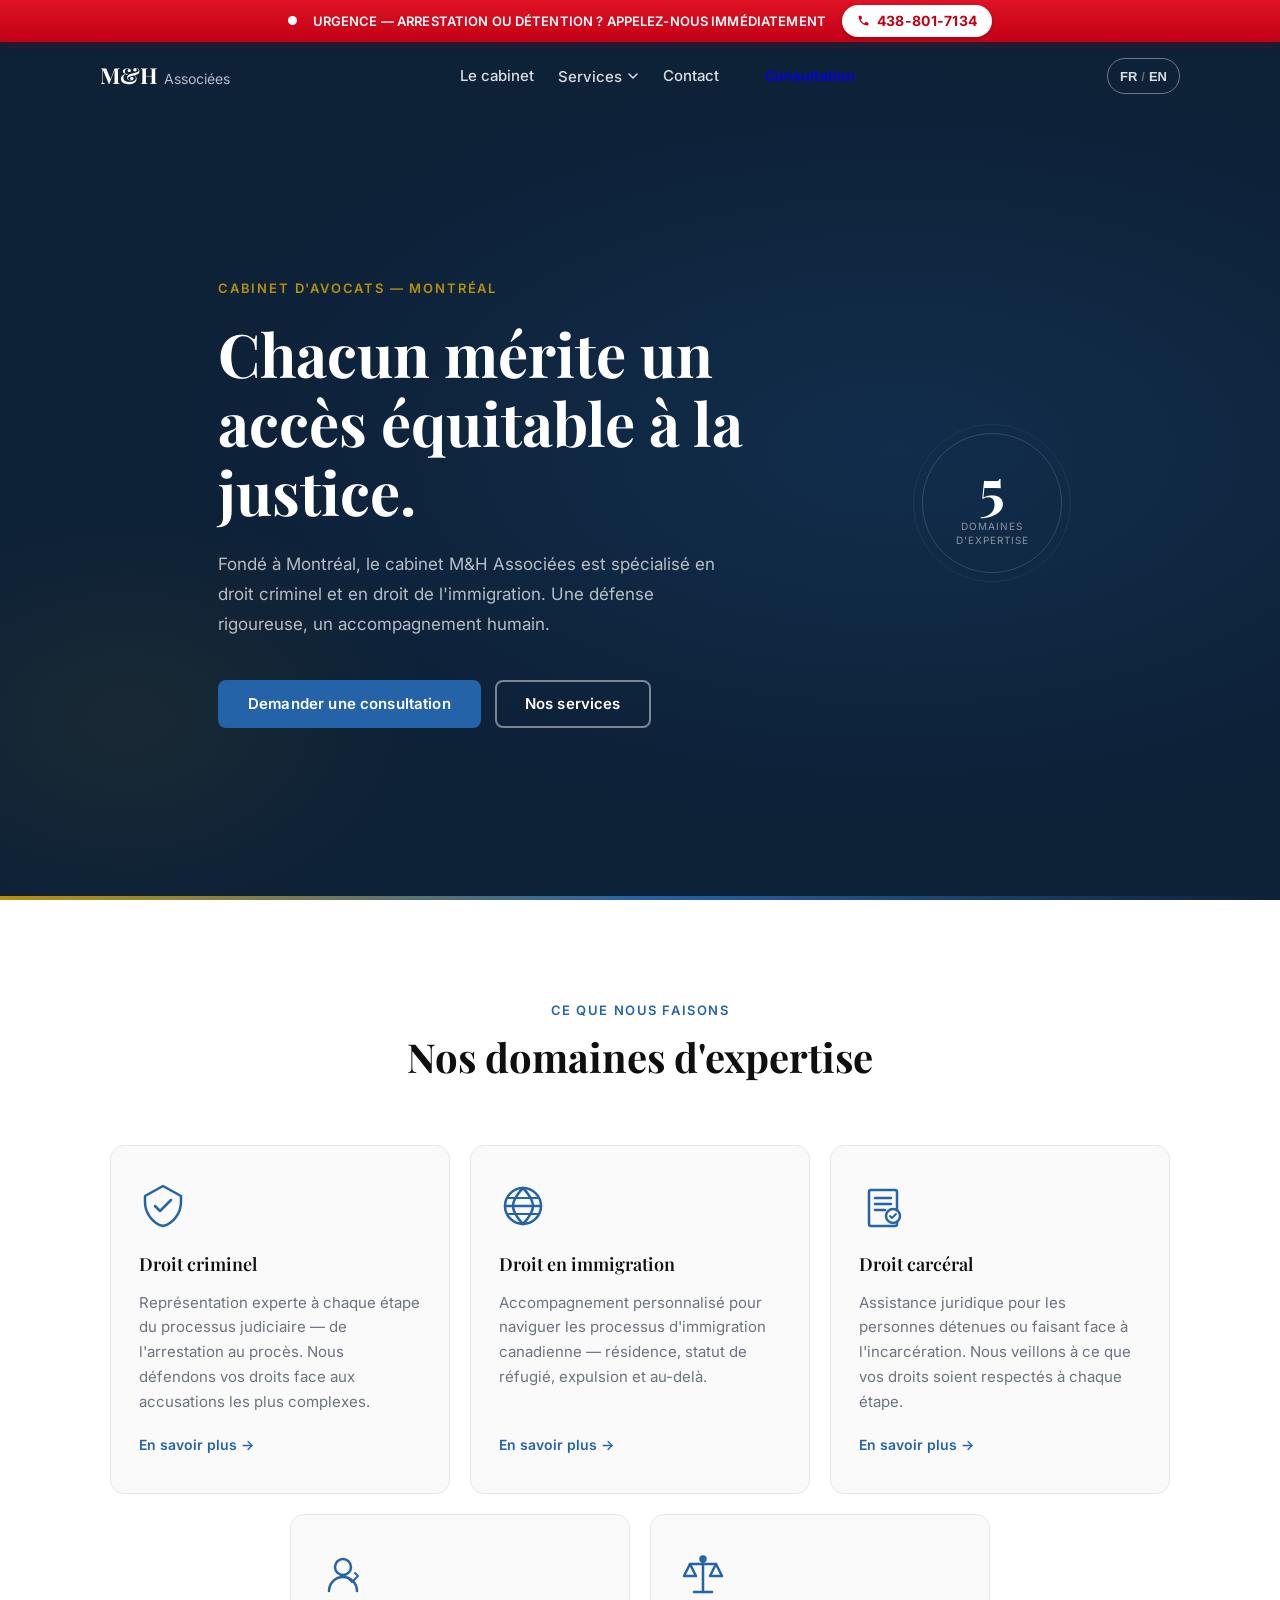
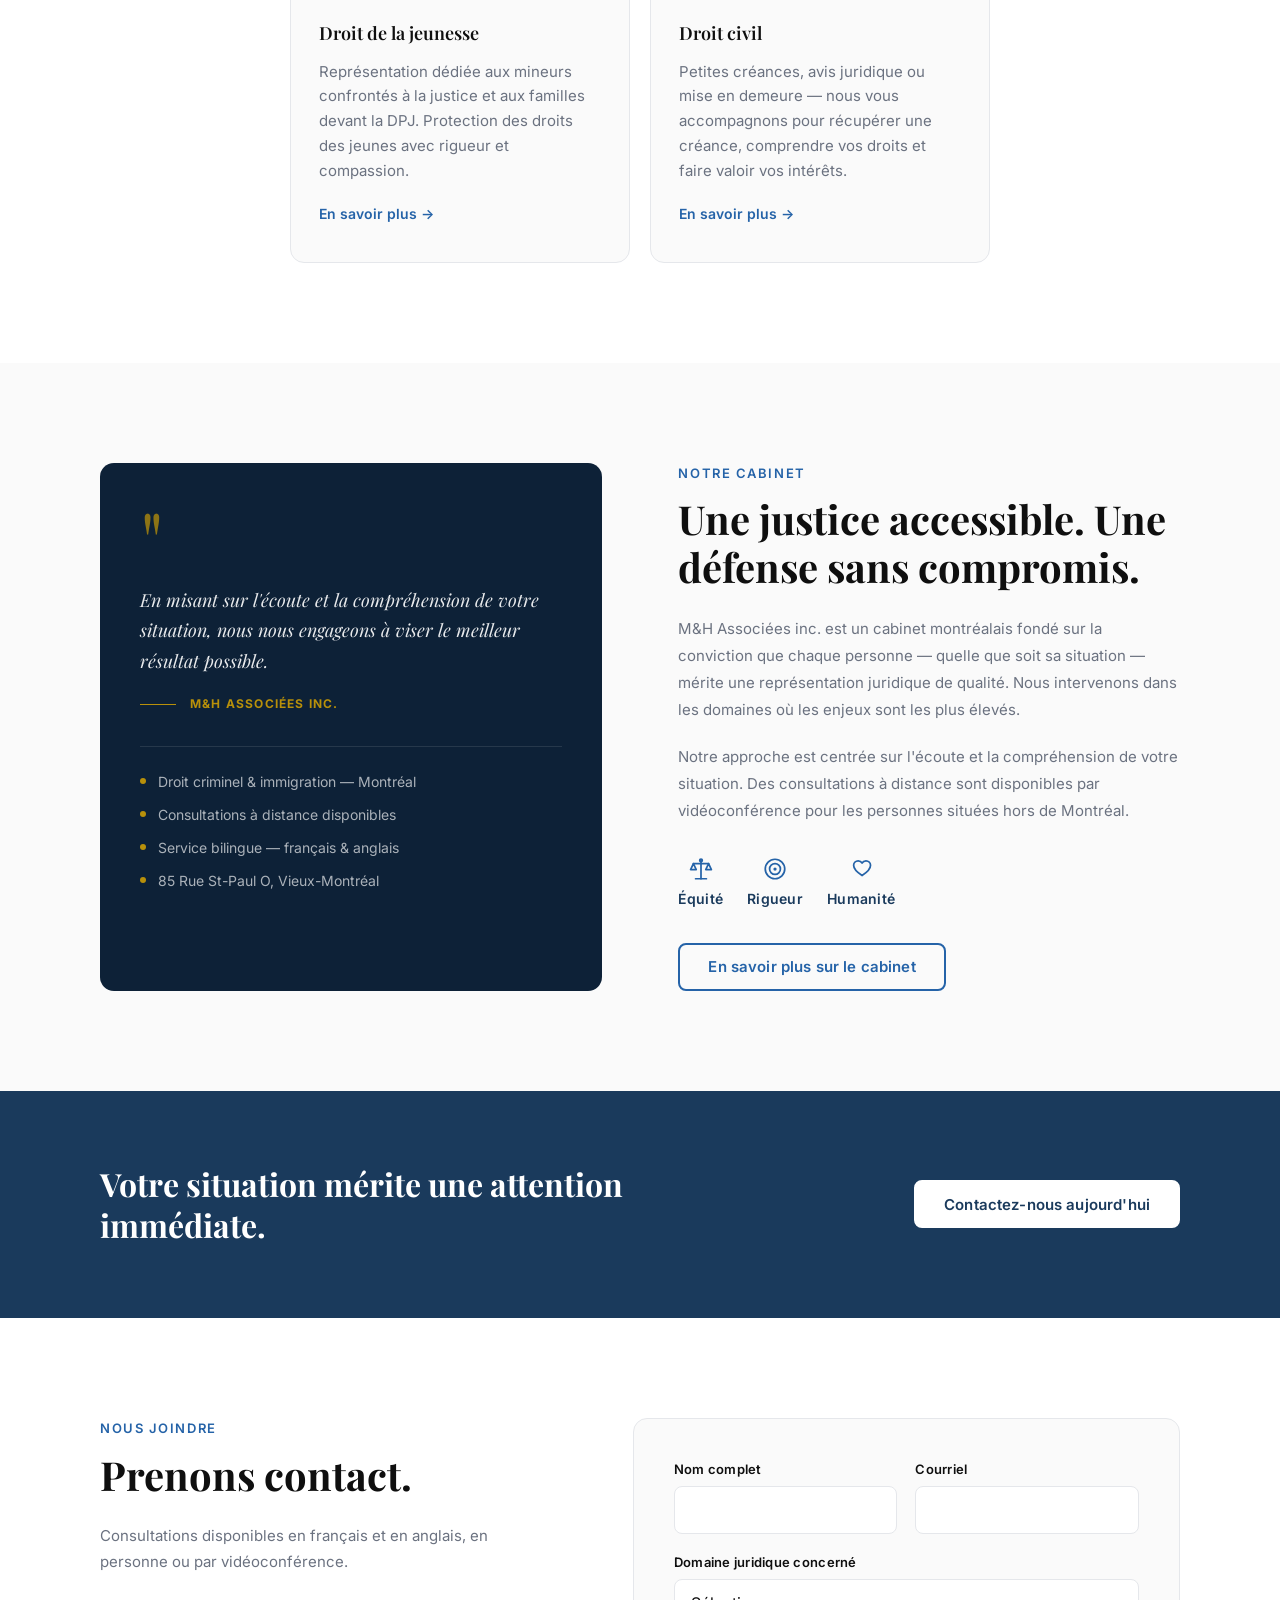
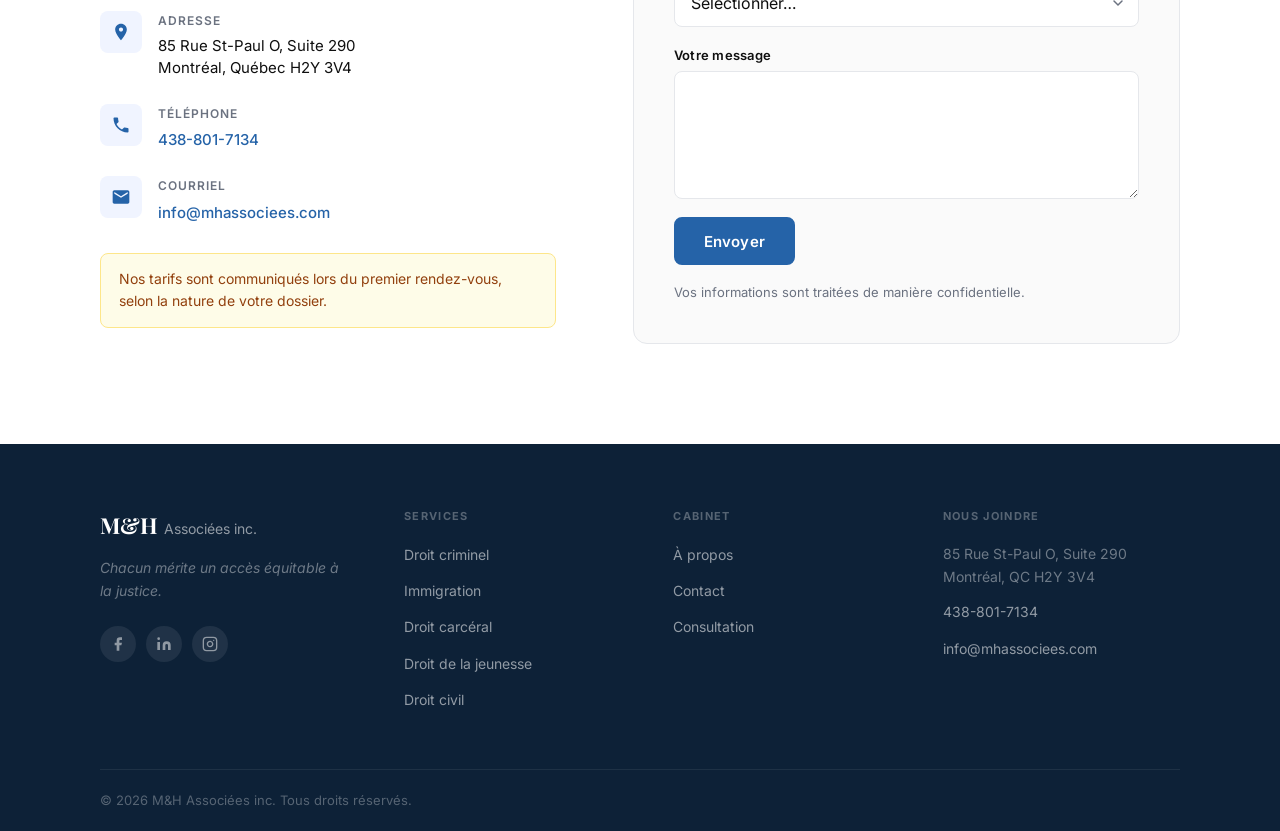
==== commit 778a5522: "Replace value-section emoji with line icons for a more formal look - Swap the scales/target/handshak" ====
--- a/index.html
+++ b/index.html
@@ -3,12 +3,30 @@
 <head>
   <meta charset="UTF-8" />
   <meta name="viewport" content="width=device-width, initial-scale=1.0" />
-  <title>M&H Associées inc. — Cabinet d'avocats | Law Firm</title>
-  <meta name="description" content="Cabinet M&H Associées inc. — Droit criminel, immigration, carcéral, jeunesse et civil à Montréal. Criminal, immigration, carceral, youth and civil law in Montreal." />
+  <title>Avocats à Montréal | Montreal Lawyers — M&amp;H Associées inc.</title>
+  <meta name="description" content="Cabinet d'avocats à Montréal (Vieux-Montréal) : droit criminel et pénal, immigration, carcéral, jeunesse et civil. Montreal law firm — service bilingue. 438-801-7134." />
   <link rel="preconnect" href="https://fonts.googleapis.com" />
   <link rel="preconnect" href="https://fonts.gstatic.com" crossorigin />
   <link href="https://fonts.googleapis.com/css2?family=Inter:wght@300;400;500;600;700&family=Playfair+Display:wght@400;600;700&display=swap" rel="stylesheet" />
-  <link rel="stylesheet" href="style.css?v=7" />
+  <link rel="stylesheet" href="style.css?v=8" />
+  <link rel="canonical" href="https://mhassociees.com/" />
+  <meta name="robots" content="index, follow, max-image-preview:large" />
+  <meta name="author" content="M&amp;H Associées inc." />
+  <meta name="geo.region" content="CA-QC" />
+  <meta name="geo.placename" content="Montréal" />
+  <meta name="geo.position" content="45.5046;-73.5558" />
+  <meta name="ICBM" content="45.5046, -73.5558" />
+  <meta property="og:type" content="website" />
+  <meta property="og:site_name" content="M&amp;H Associées inc." />
+  <meta property="og:locale" content="fr_CA" />
+  <meta property="og:locale:alternate" content="en_CA" />
+  <meta property="og:title" content="Avocats à Montréal | Montreal Lawyers — M&amp;H Associées inc." />
+  <meta property="og:description" content="Cabinet d'avocats à Montréal (Vieux-Montréal) : droit criminel et pénal, immigration, carcéral, jeunesse et civil. Montreal law firm — service bilingue. 438-801-7134." />
+  <meta property="og:url" content="https://mhassociees.com/" />
+  <meta name="twitter:card" content="summary" />
+  <meta name="twitter:title" content="Avocats à Montréal | Montreal Lawyers — M&amp;H Associées inc." />
+  <meta name="twitter:description" content="Cabinet d'avocats à Montréal (Vieux-Montréal) : droit criminel et pénal, immigration, carcéral, jeunesse et civil. Montreal law firm — service bilingue. 438-801-7134." />
+  <script type="application/ld+json">{"@context":"https://schema.org","@type":"LegalService","@id":"https://mhassociees.com/#legalservice","name":"M&H Associées inc.","alternateName":"Cabinet M&H Associées","description":"Cabinet d'avocats à Montréal : droit criminel et pénal, immigration, carcéral, jeunesse et civil. Montreal law firm.","url":"https://mhassociees.com/","telephone":"+14388017134","email":"info@mhassociees.com","address":{"@type":"PostalAddress","streetAddress":"85 Rue St-Paul Ouest, Suite 290","addressLocality":"Montréal","addressRegion":"QC","postalCode":"H2Y 3V4","addressCountry":"CA"},"geo":{"@type":"GeoCoordinates","latitude":45.5046,"longitude":-73.5558},"areaServed":[{"@type":"City","name":"Montréal"},{"@type":"AdministrativeArea","name":"Québec"}],"availableLanguage":["fr-CA","en-CA"],"knowsLanguage":["fr-CA","en-CA"],"knowsAbout":["Droit criminel","Droit pénal","Droit de l'immigration","Droit carcéral","Droit de la jeunesse","Droit civil","Criminal law","Immigration law","Civil law"]}</script>
 </head>
 <body>
 
@@ -202,9 +220,9 @@
           <span class="en hidden">Our approach is centred on listening and understanding your situation. Remote consultations are available via videoconference for those outside Montreal.</span>
         </p>
         <div class="about-values">
-          <div class="value"><span class="value-icon">⚖️</span><span class="fr">Équité</span><span class="en hidden">Equity</span></div>
-          <div class="value"><span class="value-icon">🎯</span><span class="fr">Rigueur</span><span class="en hidden">Rigour</span></div>
-          <div class="value"><span class="value-icon">🤝</span><span class="fr">Humanité</span><span class="en hidden">Humanity</span></div>
+          <div class="value"><span class="value-icon"><svg viewBox="0 0 24 24" fill="none" stroke="currentColor" stroke-width="1.6" stroke-linecap="round" stroke-linejoin="round"><path d="M12 4v17"/><path d="M7 21h10"/><path d="M5 7h14"/><circle cx="12" cy="4" r="1.2"/><path d="M5 7l-2.6 5.5h5.2L5 7z"/><path d="M19 7l-2.6 5.5h5.2L19 7z"/></svg></span><span class="fr">Équité</span><span class="en hidden">Equity</span></div>
+          <div class="value"><span class="value-icon"><svg viewBox="0 0 24 24" fill="none" stroke="currentColor" stroke-width="1.6"><circle cx="12" cy="12" r="9"/><circle cx="12" cy="12" r="5"/><circle cx="12" cy="12" r="1.5" fill="currentColor" stroke="none"/></svg></span><span class="fr">Rigueur</span><span class="en hidden">Rigour</span></div>
+          <div class="value"><span class="value-icon"><svg viewBox="0 0 24 24" fill="none" stroke="currentColor" stroke-width="1.6" stroke-linecap="round" stroke-linejoin="round"><path d="M20.8 8.6c0-2.3-1.9-4.1-4.2-4.1-1.5 0-2.9.8-3.6 2-.7-1.2-2.1-2-3.6-2C7.1 4.5 5.2 6.3 5.2 8.6c0 4.5 7.8 9.4 7.8 9.4s7.8-4.9 7.8-9.4z"/></svg></span><span class="fr">Humanité</span><span class="en hidden">Humanity</span></div>
         </div>
         <a href="le-cabinet.html" class="btn btn-outline" style="margin-top:32px;display:inline-flex;">
           <span class="fr">En savoir plus sur le cabinet</span><span class="en hidden">Learn more about the firm</span>
@@ -346,6 +364,6 @@
     </div>
   </footer>
 
-  <script src="script.js?v=7"></script>
+  <script src="script.js?v=8"></script>
 </body>
 </html>
--- a/style.css
+++ b/style.css
@@ -289,13 +289,15 @@
 .about-body { font-size: .9375rem; color: var(--c-text-muted); line-height: 1.8; margin-bottom: 20px; }
 .about-values { display: flex; gap: 24px; margin-top: 32px; flex-wrap: wrap; }
 .value { display: flex; flex-direction: column; align-items: center; gap: 6px; font-size: .875rem; font-weight: 600; color: var(--c-accent); letter-spacing: .02em; }
-.value-icon { font-size: 1.5rem; }
+.value-icon { color: var(--c-accent-light); line-height: 0; }
+.value-icon svg { width: 26px; height: 26px; }
 
 /* ─── Le cabinet page ───────────────────────────────────────────────────────── */
 .cabinet-grid { display: grid; grid-template-columns: 1fr 1fr; gap: clamp(32px, 6vw, 80px); align-items: center; margin-bottom: clamp(48px, 6vw, 80px); }
 .values-grid { display: grid; grid-template-columns: repeat(3, 1fr); gap: 20px; }
 .value-card { background: var(--c-surface); border: 1px solid var(--c-border); border-radius: var(--radius); padding: clamp(24px, 3vw, 32px) clamp(20px, 2.5vw, 24px); text-align: center; }
-.value-card-icon { font-size: 2rem; margin-bottom: 16px; }
+.value-card-icon { color: var(--c-accent-light); margin-bottom: 16px; line-height: 0; }
+.value-card-icon svg { width: 40px; height: 40px; margin: 0 auto; }
 .value-card-title { font-family: var(--font-serif); font-size: 1.125rem; font-weight: 600; color: var(--c-text); margin-bottom: 10px; }
 .value-card-desc { font-size: .875rem; color: var(--c-text-muted); line-height: 1.7; }
 .remote-banner {
